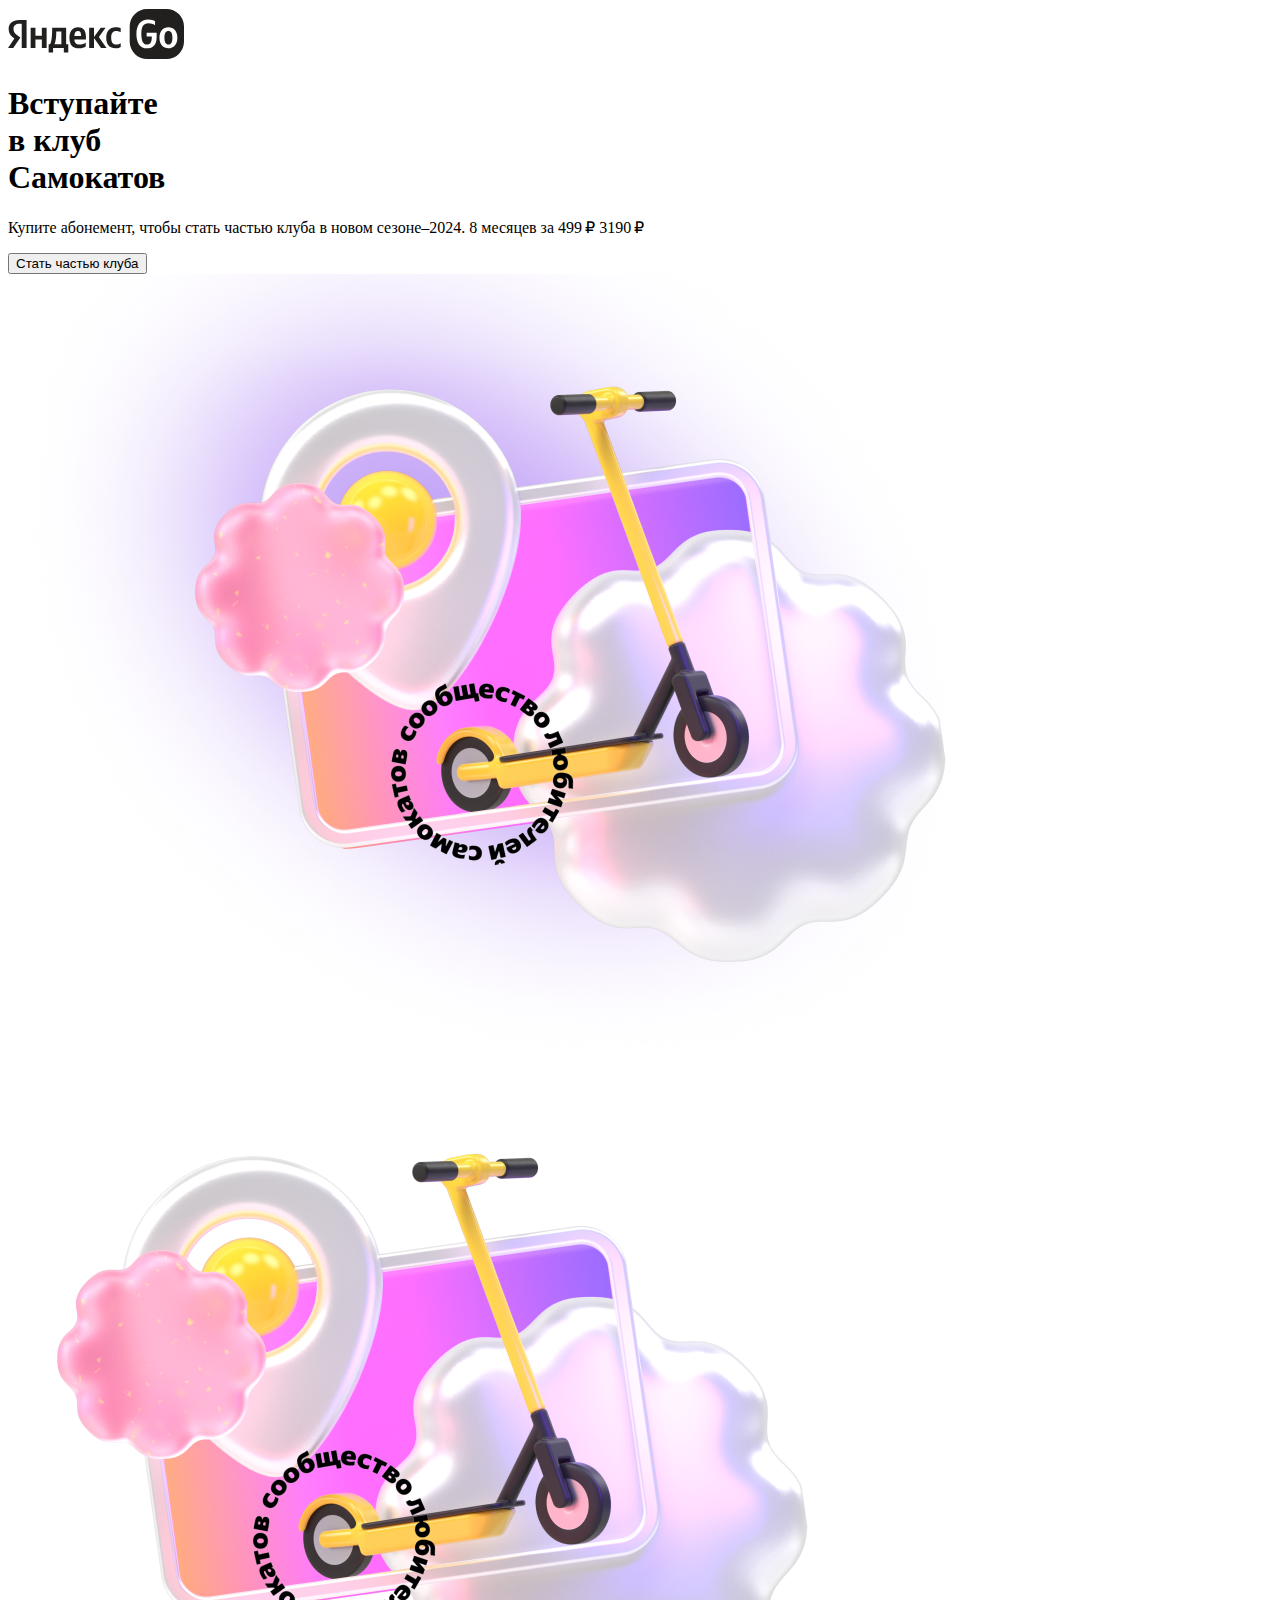
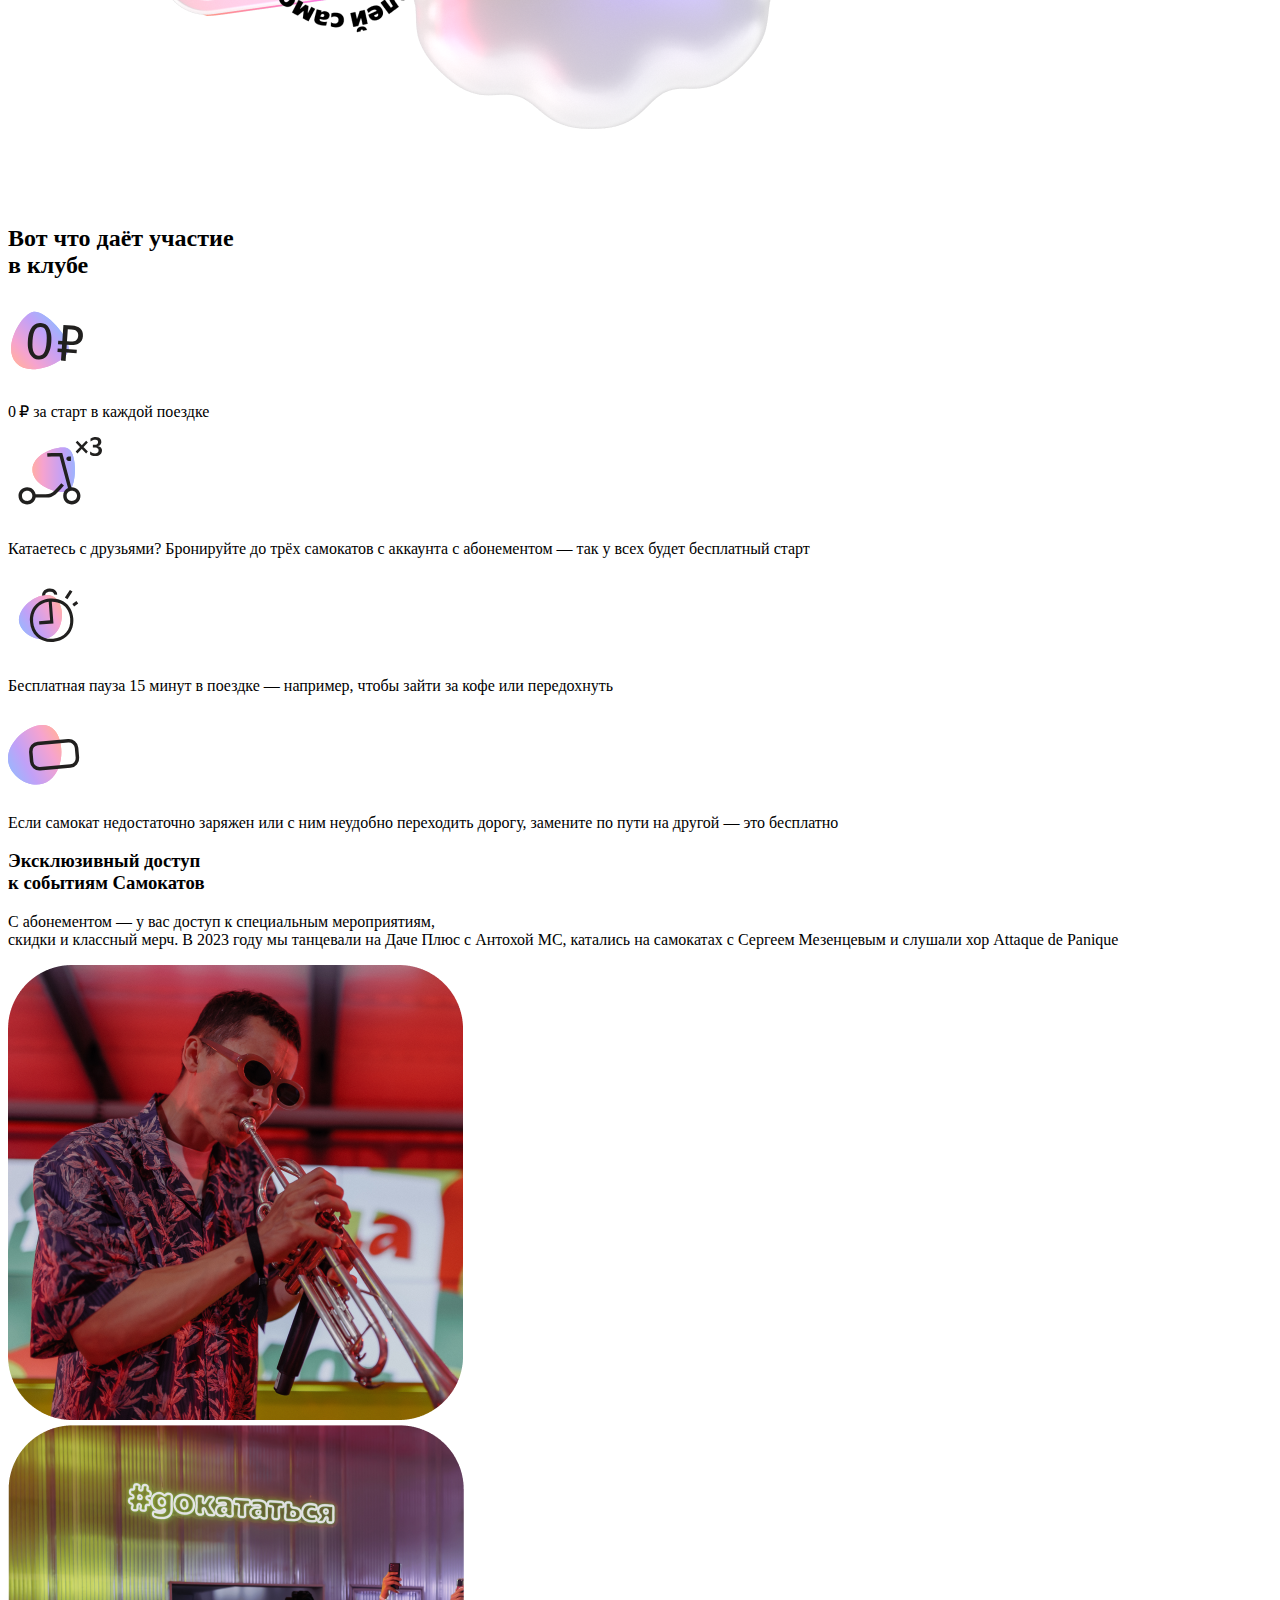
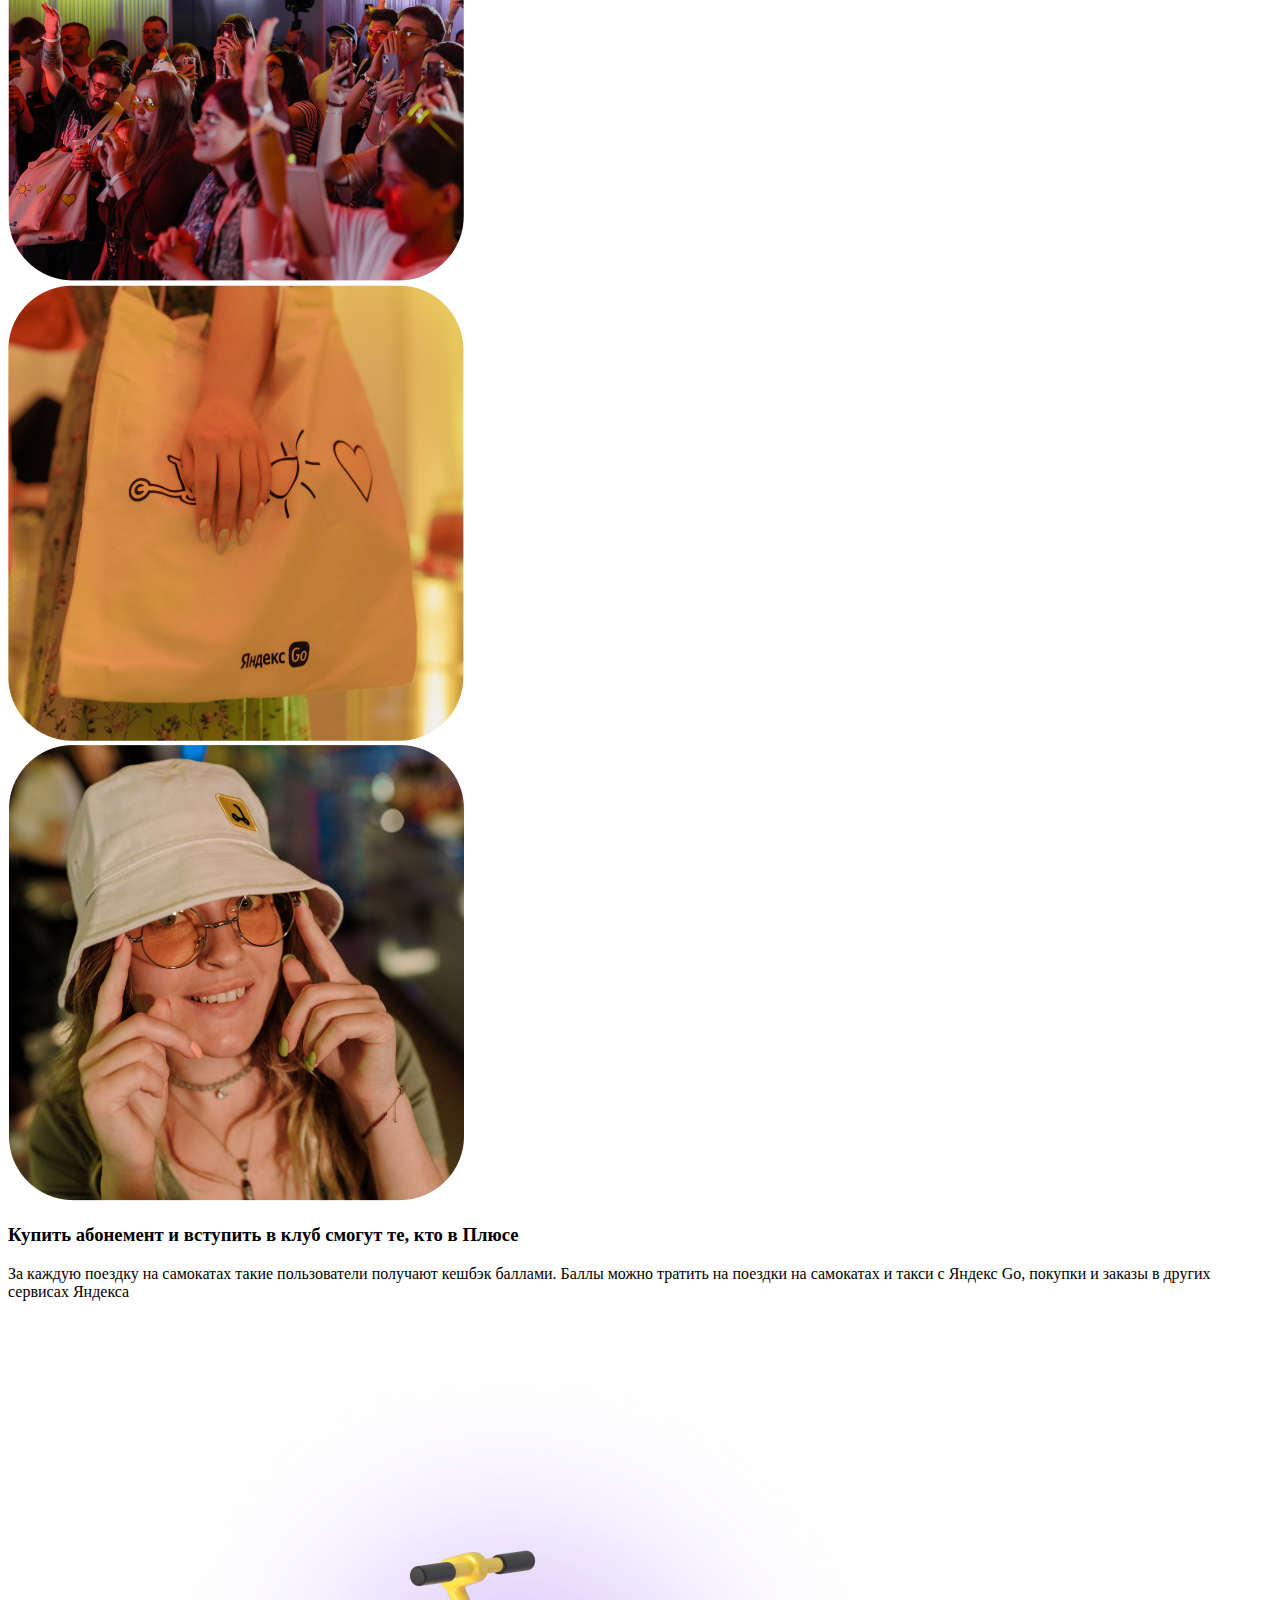
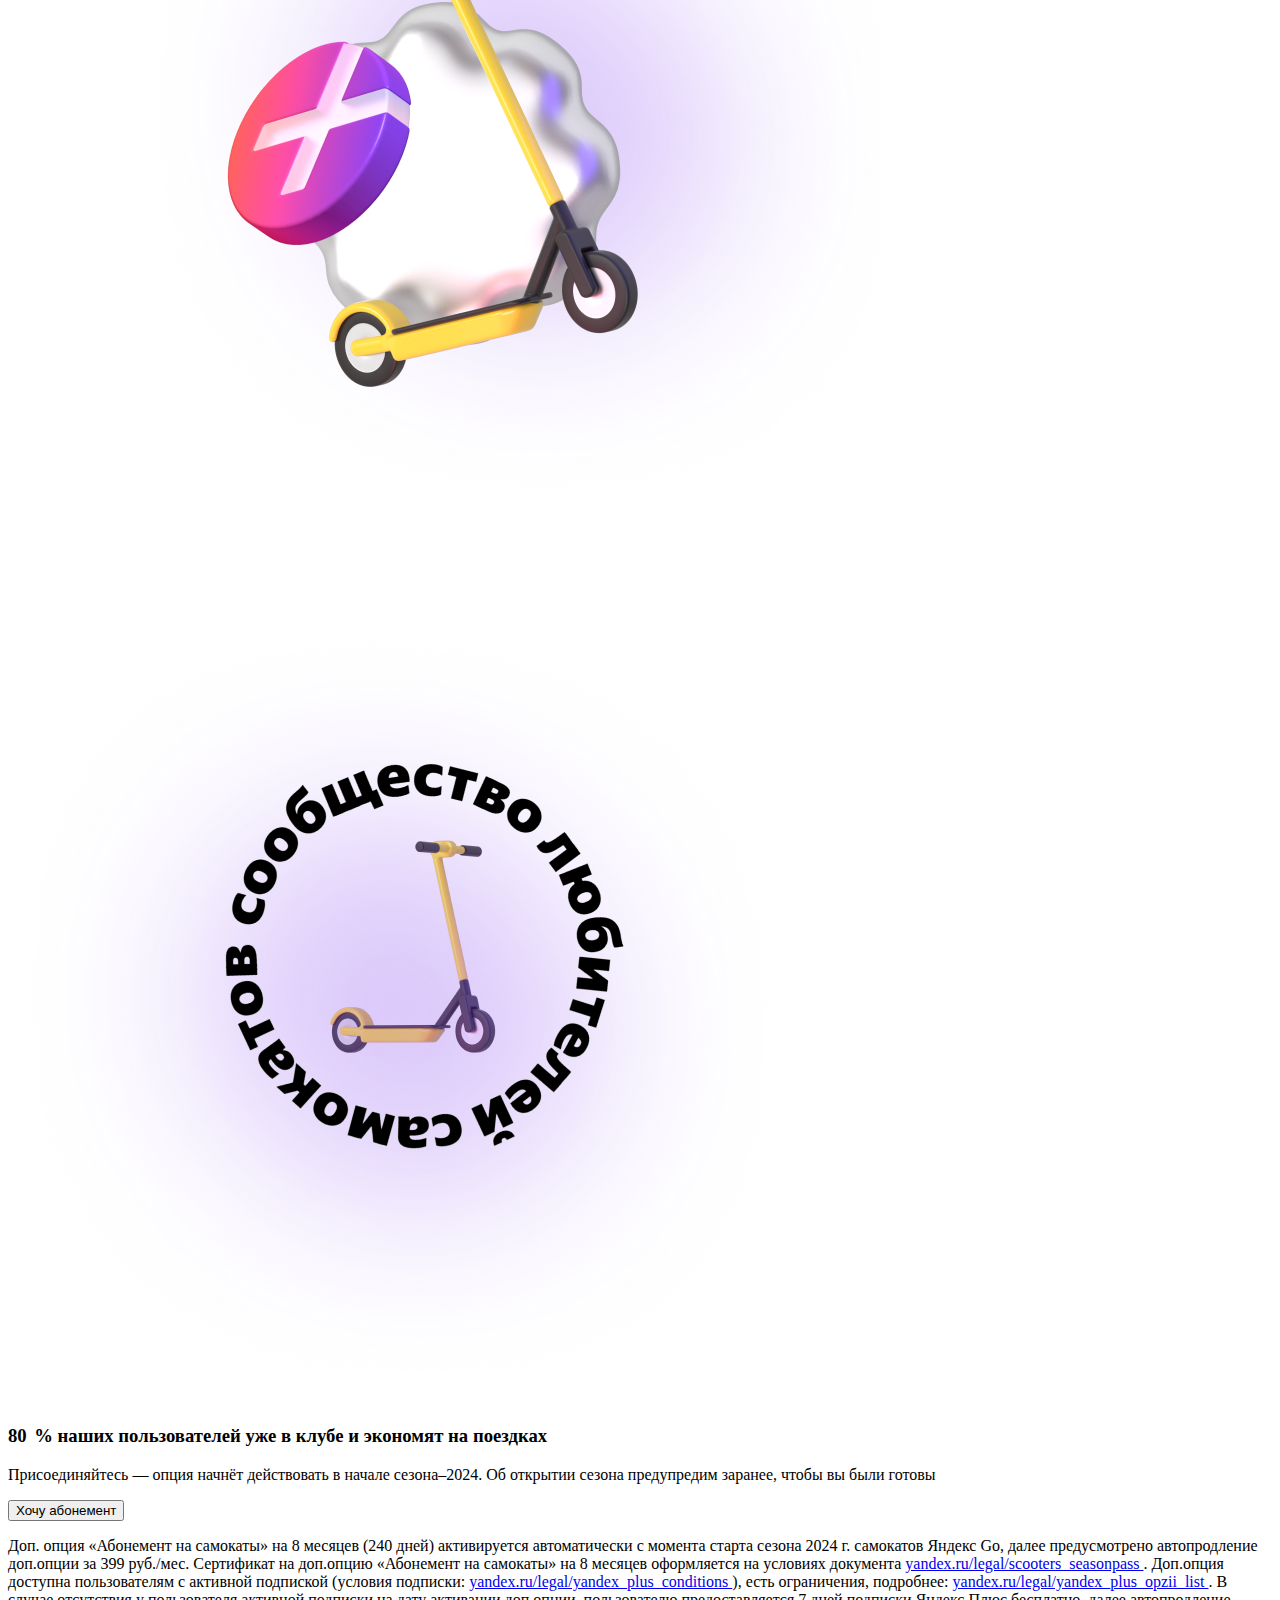
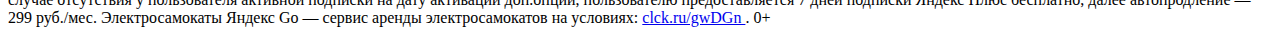
==== app/index.html @ 12056da8 "new commit" ====
<!DOCTYPE html>
<html lang="ru">
  <head>
    <meta charset="UTF-8" />
    <meta http-equiv="X-UA-Compatible" content="IE=edge" />
    <meta name="viewport" content="width=device-width, initial-scale=1.0" />
    <title>Document</title>
    <link rel="stylesheet" href="css/style.min.css" />
  </head>
  <body>
    <header class="header">
      <div class="container">
        <div class="header__content">
          <div class="header__textbox">
            <a href="#" class="header__logo">
              <img src="images/logo.svg" alt="" />
            </a>
            <h1 class="header__title">
              Вступайте <br />
              в клуб <br />
              Самокатов
            </h1>
            <p class="header__text">
              Купите абонемент, чтобы стать частью клуба в новом сезоне–2024. 8
              месяцев за
              <span class="spanbox">
                <span class="spanbox__sub"> 499 ₽ </span>
                <span class="spanbox__min">3190 ₽ </span>
              </span>
            </p>
            <button class="header__btn">Стать частью клуба</button>
          </div>
          <img src="images/content.png" alt="header img" class="header__img" />
          <img
            src="images/content2.png"
            alt="header img"
            class="header__img2"
          />
        </div>
      </div>
    </header>
    <section class="info">
      <div class="container">
        <h2 class="info__title">
          Вот что даёт участие <br />
          в клубе
        </h2>
        <div class="info__items">
          <div class="info__item">
            <img src="images/info/1.svg" alt="info img" class="info__img" />
            <p class="info__text">0 ₽ за старт в каждой поездке</p>
          </div>
          <div class="info__item">
            <img src="images/info/2.svg" alt="info img" class="info__img" />
            <p class="info__text">
              Катаетесь с друзьями? Бронируйте до трёх самокатов с аккаунта с
              абонементом — так у всех будет бесплатный старт
            </p>
          </div>
          <div class="info__item">
            <img src="images/info/3.svg" alt="info img" class="info__img" />
            <p class="info__text">
              Бесплатная пауза 15 минут в поездке — например, чтобы зайти за
              кофе или передохнуть
            </p>
          </div>
          <div class="info__item">
            <img src="images/info/4.svg" alt="info img" class="info__img" />
            <p class="info__text">
              Если самокат недостаточно заряжен или с ним неудобно переходить
              дорогу, замените по пути на другой — это бесплатно
            </p>
          </div>
        </div>
      </div>
    </section>
    <section class="events">
      <div class="container">
        <h3 class="events__title">
          Эксклюзивный доступ <br />
          к событиям Самокатов
        </h3>
        <p class="events__text">
          С абонементом — у вас доступ к специальным мероприятиям, <br />
          скидки и классный мерч. В 2023 году мы танцевали на Даче Плюс
          с Антохой MC, катались на самокатах с Сергеем Мезенцевым и слушали хор
          Attaque de Panique
        </p>
        <div class="events__imgbox">
          <div class="events__img">
            <img src="images/events/1.png" alt="events img" />
          </div>
          <div class="events__img">
            <img src="images/events/2.png" alt="events img" />
          </div>
          <div class="events__img">
            <img src="images/events/3.png" alt="events img" />
          </div>
          <div class="events__img">
            <img src="images/events/4.png" alt="events img" />
          </div>
        </div>
      </div>
    </section>
    <section class="offer">
      <div class="container">
        <div class="offer__wrapper">
          <div class="offer__items">
            <div class="offer__item">
              <h3 class="offer__title">
                Купить абонемент и вступить в клуб смогут те, кто в Плюсе
              </h3>
              <p class="offer__text">
                За каждую поездку на самокатах такие пользователи получают
                кешбэк баллами. Баллы можно тратить на поездки на самокатах
                и такси с Яндекс Go, покупки и заказы в других сервисах Яндекса
              </p>
            </div>
            <img
              src="images/offer/1.png"
              alt="offer img"
              class="offer__img offer__none"
            />
          </div>

          <div class="offer__items">
            <img src="images/offer/2.png" alt="offer img" class="offer__img" />
            <div class="offer__item">
              <h3 class="offer__title">
                80  % наших пользователей уже в клубе и экономят на поездках
              </h3>
              <p class="offer__text">
                Присоединяйтесь — опция начнёт действовать в начале сезона–2024.
                Об открытии сезона предупредим заранее, чтобы вы были готовы
              </p>
              <button class="offer__btn">Хочу абонемент</button>
            </div>
          </div>
        </div>
      </div>
    </section>
    <footer class="footer">
      <div class="container">
        <p class="footer__text">
          Доп. опция «Абонемент на самокаты» на 8 месяцев (240 дней)
          активируется автоматически с момента старта сезона 2024 г. самокатов
          Яндекс Go, далее предусмотрено автопродление доп.опции за 399
          руб./мес. Сертификат на доп.опцию «Абонемент на самокаты» на 8 месяцев
          оформляется на условиях документа
          <a
            href="https://yandex.ru/legal/scooters_seasonpass/"
            target="_blank"
          >
            yandex.ru/legal/scooters_seasonpass </a
          >. Доп.опция доступна пользователям с активной подпиской (условия
          подписки:
          <a
            href="https://yandex.ru/legal/yandex_plus_conditions/"
            target="_blank"
          >
            yandex.ru/legal/yandex_plus_conditions
          </a>
          ), есть ограничения, подробнее:
          <a
            href="https://yandex.ru/legal/yandex_plus_opzii_list/"
            target="_blank"
          >
            yandex.ru/legal/yandex_plus_opzii_list </a
          >. В случае отсутствия у пользователя активной подписки на дату
          активации доп.опции, пользователю предоставляется 7 дней подписки
          Яндекс Плюс бесплатно, далее автопродление — 299 руб./мес.
          Электросамокаты Яндекс Go — сервис аренды электросамокатов на
          условиях:
          <a href="https://yandex.ru/legal/samokaty/" target="_blank">
            clck.ru/gwDGn
          </a>
          . 0+
        </p>
      </div>
    </footer>
    <script src="js/main.min.js"></script>
  </body>
</html>
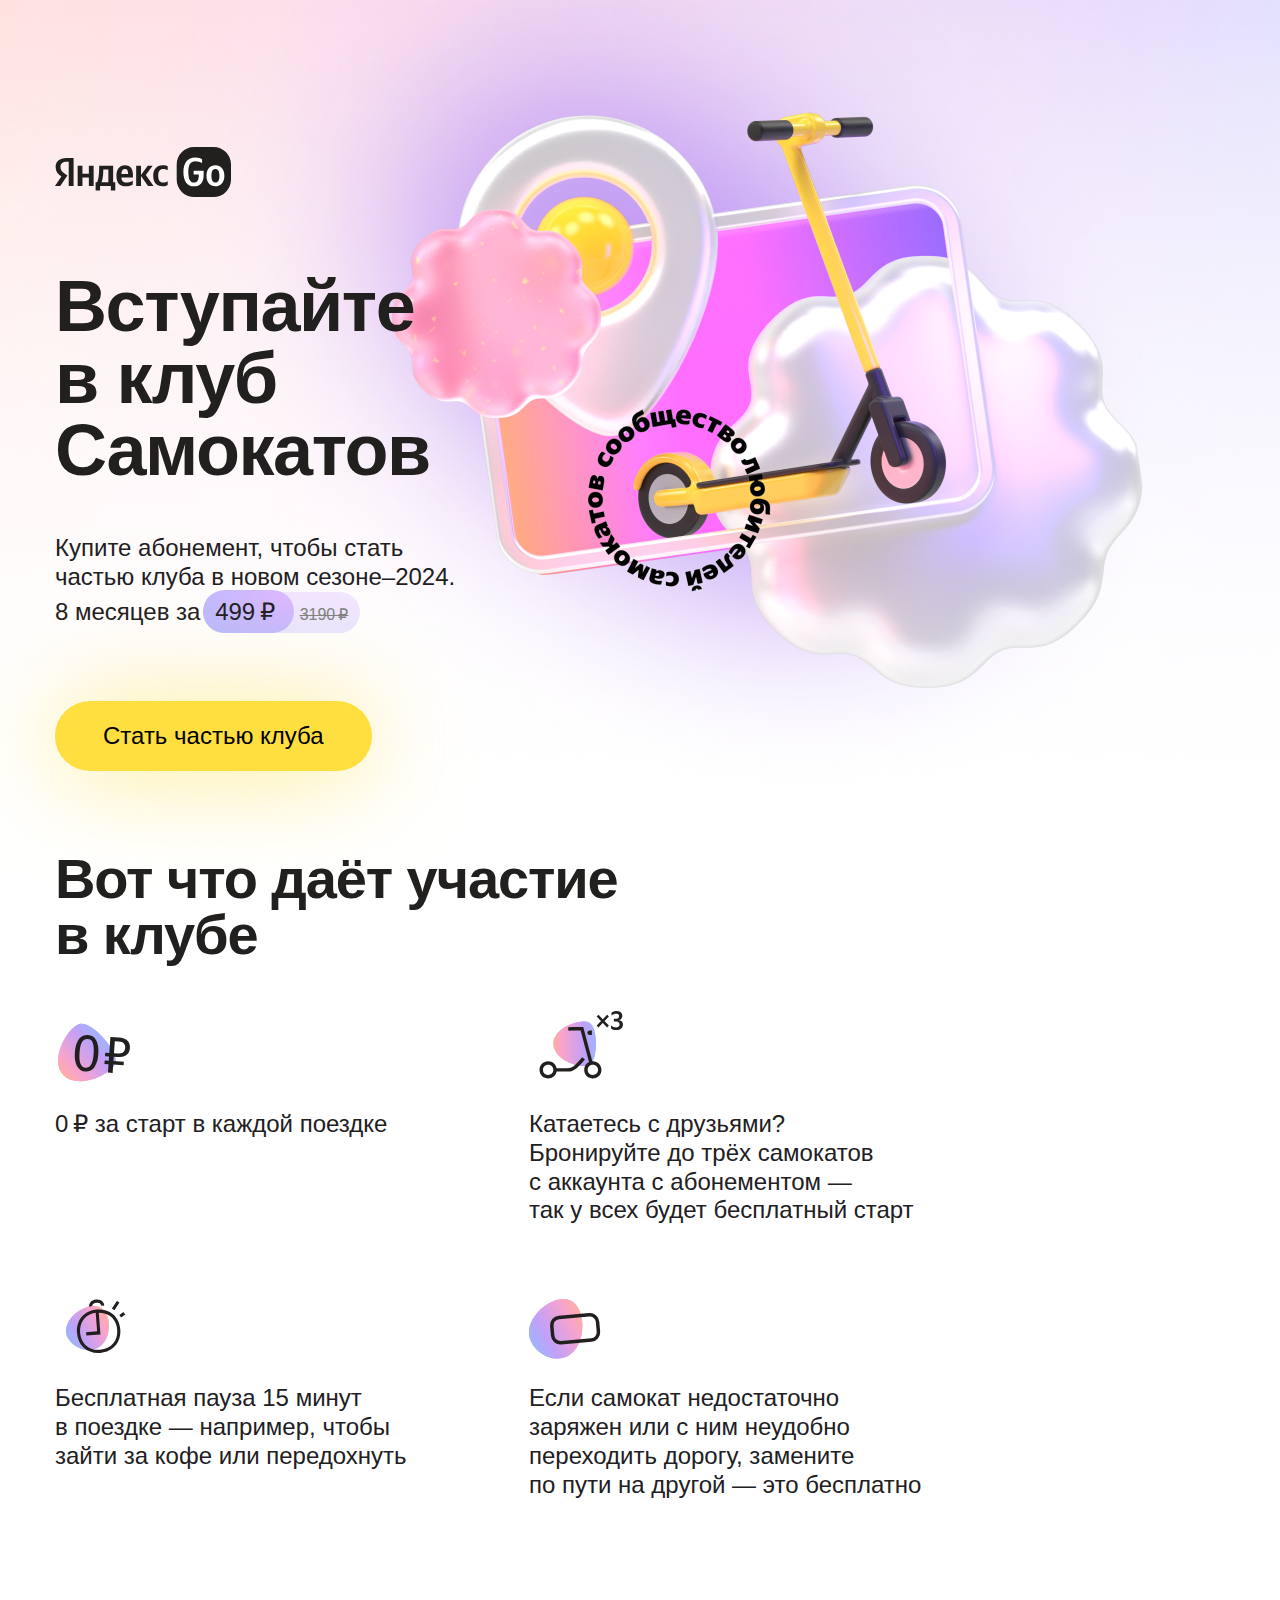
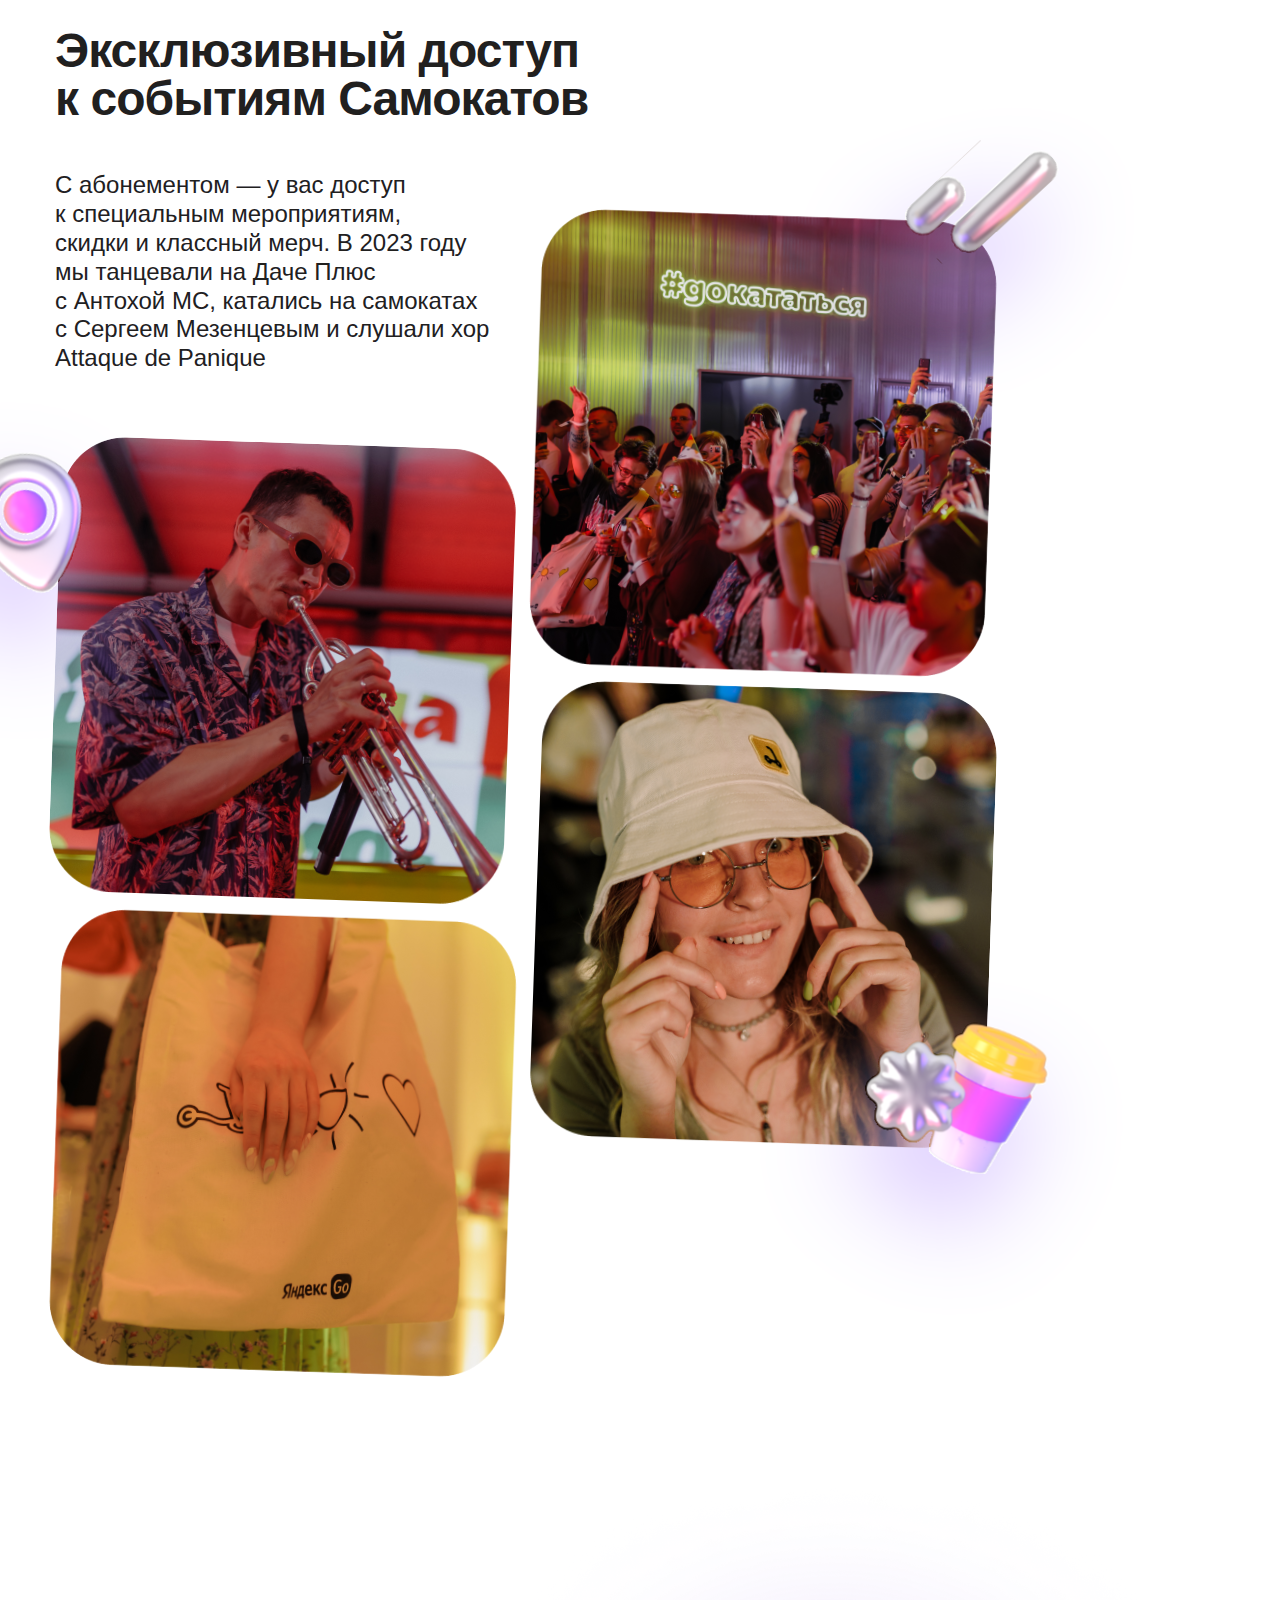
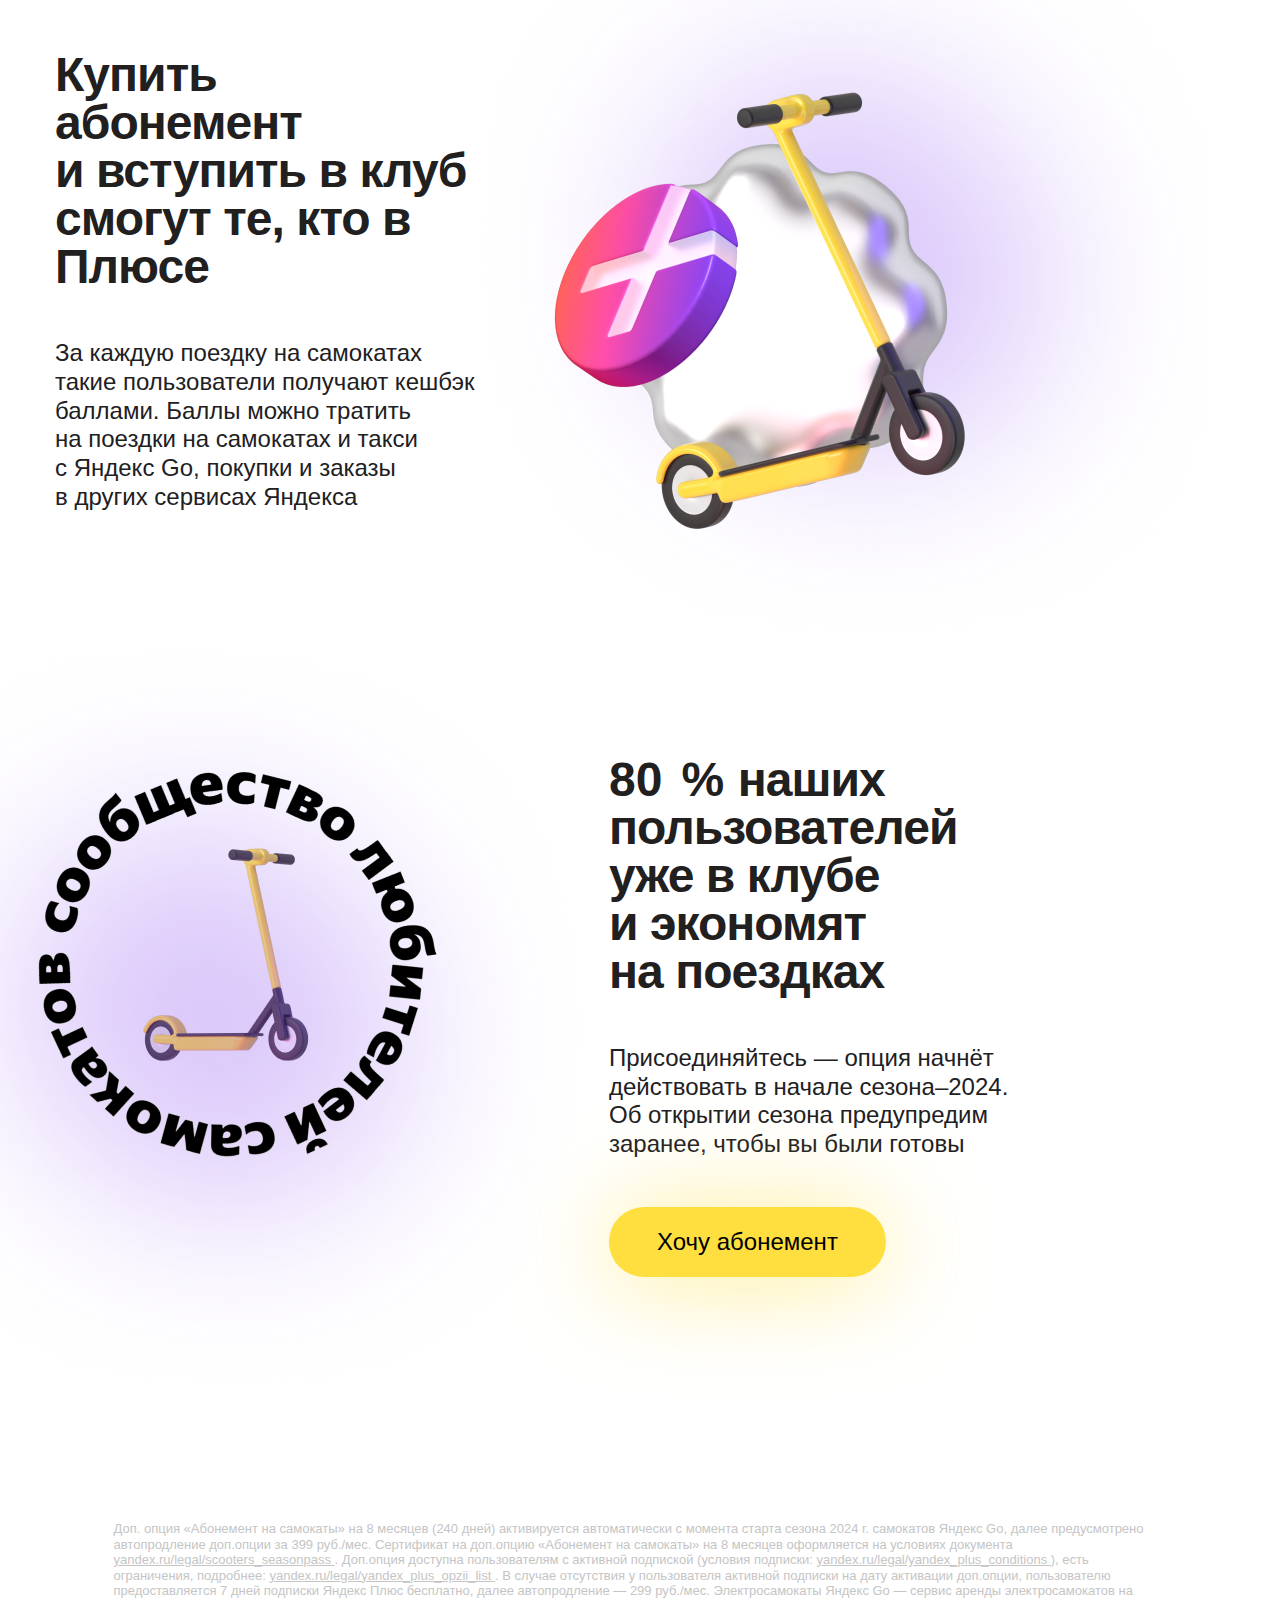
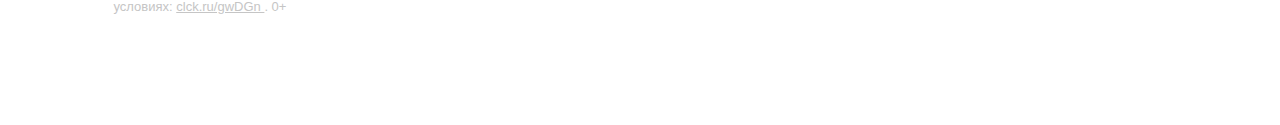
==== commit 3c639298: "new2" ====
--- a/app/index.html
+++ b/app/index.html
@@ -30,7 +30,9 @@
             </p>
             <button class="header__btn">Стать частью клуба</button>
           </div>
-          <img src="images/content.png" alt="header img" class="header__img" />
+          <div class="header__imgbox">
+            <img src="images/content1.png" alt="header img" class="header__img" />
+          </div> 
           <img
             src="images/content2.png"
             alt="header img"
@@ -124,7 +126,11 @@
           </div>
 
           <div class="offer__items">
-            <img src="images/offer/2.png" alt="offer img" class="offer__img" />
+            <img src="images/offer/2.png" alt="offer img" class="offer__img offer__none" />
+            <div class="offer__mobile">
+              <img src="images/offer/3.png" alt="offer img" class="offer__img " />
+            </div>
+            
             <div class="offer__item">
               <h3 class="offer__title">
                 80  % наших пользователей уже в клубе и экономят на поездках
--- a/app/css/style.min.css
+++ b/app/css/style.min.css
@@ -0,0 +1 @@
+.offer__title,.events__title,.info__title,.header__title{font-family:"text-black",sans-serif;font-weight:900}body{font-family:"text-medium",sans-serif;font-weight:500}.footer__text a,.footer__text{font-family:"text-regular",sans-serif;font-weight:400}@font-face{font-family:"text-black",sans-serif;font-weight:900;font-style:normal;src:local("text-black"),url("../fonts/text-black.woff") format("woff");font-display:swap}@font-face{font-family:"text-medium",sans-serif;font-weight:500;font-style:normal;src:local("text-medium"),url("../fonts/text-medium.woff") format("woff");font-display:swap}@font-face{font-family:"text-regular",sans-serif;font-weight:400;font-style:normal;src:local("text-regular"),url("../fonts/text-regular.woff") format("woff");font-display:swap}html{-webkit-box-sizing:border-box;box-sizing:border-box}*,*::after,*::before{-webkit-box-sizing:inherit;box-sizing:inherit}ul[class],ol[class]{padding:0}body,h1,h2,h3,h4,h5,h6,p,ul[class],ol[class],li,figure,figcaption,blockquote,dl,dd{margin:0}ul[class]{list-style:none}img{max-width:100%;display:block}input,button,textarea,select{font:inherit}a{text-decoration:none}html,body{height:100%}body{font-size:24px;line-height:120%;display:-webkit-box;display:-ms-flexbox;display:flex;-webkit-box-orient:vertical;-webkit-box-direction:normal;-ms-flex-direction:column;flex-direction:column;color:#21201f;background:#fff}.container{max-width:1200px;margin:0 auto;padding:0 15px}button{cursor:pointer;border:none;padding:24px 48px;border-radius:36px;background:#ffde40;-webkit-box-shadow:0px 4px 98px 0px rgba(255,222,64,.59);box-shadow:0px 4px 98px 0px rgba(255,222,64,.59);line-height:22px}.header{padding:0 0 44px 0;background-image:-webkit-gradient(linear, left top, left bottom, from(rgba(255, 255, 255, 0)), to(#FFF)),url(../images/bg.jpg);background-image:linear-gradient(180deg, rgba(255, 255, 255, 0) 0%, #FFF 100%),url(../images/bg.jpg);background-repeat:no-repeat;background-size:cover}.header__content{display:-webkit-box;display:-ms-flexbox;display:flex;-webkit-box-align:center;-ms-flex-align:center;align-items:center}.header__textbox{max-width:420px;z-index:1;margin-top:110px}.header__imgbox{position:relative;margin-left:-270px}.header__title{color:#21201f;font-size:72px;line-height:100%;letter-spacing:-1.44px;margin-top:72px;margin-bottom:48px}.header__text{margin-bottom:68px}.header .spanbox{display:inline-block;padding:6px 12px;border-radius:500px;background:-webkit-gradient(linear, left bottom, left top, from(rgba(255, 255, 255, 0.63)), to(rgba(255, 255, 255, 0.63))),radial-gradient(141.42% 141.42% at 100% 0%, #E0B8FF 0%, #B6B9FF 100%);background:linear-gradient(0deg, rgba(255, 255, 255, 0.63) 0%, rgba(255, 255, 255, 0.63) 100%),radial-gradient(141.42% 141.42% at 100% 0%, #E0B8FF 0%, #B6B9FF 100%);margin-left:-4px;-webkit-box-align:center;-ms-flex-align:center;align-items:center}.header .spanbox__sub{border-radius:500px;background:radial-gradient(141.42% 141.42% at 100% 0%, #E0B8FF 0%, #B6B9FF 100%);padding:8px 12px;margin-left:-12px;line-height:120%}.header .spanbox__min{text-decoration:line-through;font-size:16px;color:gray;margin-left:6px;line-height:120%}.header__img2{display:none}.info{padding-bottom:128px}.info__title{font-size:56px;line-height:100%;letter-spacing:-1.12px;margin-bottom:48px}.info__items{display:-webkit-box;display:-ms-flexbox;display:flex;-webkit-column-gap:112px;-moz-column-gap:112px;column-gap:112px;row-gap:60px;-ms-flex-wrap:wrap;flex-wrap:wrap}.info__item:nth-child(1){width:362px}.info__item:nth-child(3){width:362px}.info__item:nth-child(2){max-width:400px}.info__item:nth-child(4){max-width:400px}.info__text{margin-top:16px}.events{padding-bottom:88px}.events__title{font-size:48px;line-height:100%;letter-spacing:-0.96px;margin-bottom:48px}.events__text{max-width:442px;margin-bottom:70px}.events__imgbox{display:-webkit-box;display:-ms-flexbox;display:flex;-ms-flex-wrap:wrap;flex-wrap:wrap;-webkit-column-gap:24px;-moz-column-gap:24px;column-gap:24px;row-gap:16px}.events__img{-webkit-transform:rotate(2deg);-ms-transform:rotate(2deg);transform:rotate(2deg)}.events__img img{border-radius:64px}.events__img:nth-child(1)::before{content:"";position:absolute;width:525px;height:593px;left:-58%;top:-30%;background-image:url(../images/events/elem1.svg)}.events__img:nth-child(2){-webkit-transform:translateY(-50%) rotate(2deg);-ms-transform:translateY(-50%) rotate(2deg);transform:translateY(-50%) rotate(2deg);position:relative}.events__img:nth-child(2)::after{content:"";position:absolute;width:365px;height:364px;right:-33%;top:-35%;background-image:url(../images/events/elem2.svg)}.events__img:nth-child(4){-webkit-transform:translateY(-50%) rotate(2deg);-ms-transform:translateY(-50%) rotate(2deg);transform:translateY(-50%) rotate(2deg);position:relative}.events__img:nth-child(4)::after{content:"";position:absolute;width:598px;height:696px;right:-56%;top:28%;background-image:url(../images/events/elem3.svg)}.offer__mobile{display:none;margin-top:160px;margin-bottom:100px}.offer__img{-o-object-fit:contain;object-fit:contain}.offer__wrapper{display:-webkit-box;display:-ms-flexbox;display:flex;-webkit-box-pack:center;-ms-flex-pack:center;justify-content:center;-webkit-box-orient:vertical;-webkit-box-direction:normal;-ms-flex-direction:column;flex-direction:column}.offer__items{display:-webkit-box;display:-ms-flexbox;display:flex;-webkit-box-align:center;-ms-flex-align:center;align-items:center}.offer__items:first-child{margin-bottom:-130px}.offer__item{max-width:420px}.offer__title{font-size:48px;line-height:100%;letter-spacing:-0.96px;margin-bottom:48px}.offer__text{margin-bottom:48px}.offer__img{margin-left:-20%}.offer__img:last-child{margin-left:-12%}.footer{padding:110px 0}.footer__text{color:#c5c5c5;font-size:13px;line-height:120%;max-width:90%;margin:auto}.footer__text a{color:#c5c5c5;font-size:13px;line-height:120%;text-decoration:underline}@media(max-width: 1060px){.header__content{-webkit-box-orient:vertical;-webkit-box-direction:normal;-ms-flex-direction:column;flex-direction:column}.header__title{font-size:56px;line-height:100%;letter-spacing:-0.72px}.header__btn{display:none}.header__img{display:none}.header__img2{display:block}.info__title{font-size:48px;line-height:100%;letter-spacing:-0.64px}.info__items{-webkit-box-orient:vertical;-webkit-box-direction:normal;-ms-flex-direction:column;flex-direction:column;gap:24px}.info__item{display:-webkit-box;display:-ms-flexbox;display:flex;-webkit-column-gap:16px;-moz-column-gap:16px;column-gap:16px;-webkit-box-align:center;-ms-flex-align:center;align-items:center;max-width:100%}.events__imgbox{-webkit-box-pack:center;-ms-flex-pack:center;justify-content:center}.events__img{width:100%;display:-webkit-box;display:-ms-flexbox;display:flex;-webkit-box-pack:center;-ms-flex-pack:center;justify-content:center}.events__img img{width:70%}.events__text{max-width:100%}.events__text br{display:none}.events__img:nth-child(2){-webkit-transform:translateY(0) rotate(2deg);-ms-transform:translateY(0) rotate(2deg);transform:translateY(0) rotate(2deg)}.events__img:nth-child(4){-webkit-transform:translateY(0) rotate(2deg);-ms-transform:translateY(0) rotate(2deg);transform:translateY(0) rotate(2deg)}.events__img::after,.events__img::before{display:none}.footer{padding:72px 0}.footer__text{font-size:10px;max-width:100%}.footer__text a{font-size:10px}.offer__items{-webkit-box-orient:vertical;-webkit-box-direction:normal;-ms-flex-direction:column;flex-direction:column}.offer__item{max-width:90%}.offer__text{width:100%}.offer__img{margin:0;width:100%}.offer .offer__img:last-child{margin-left:0;margin-top:-60px}}@media(max-width: 768px){.header{padding-bottom:38px}.header__textbox{margin-top:32px}.header__title{font-size:36px;margin-bottom:35px;margin-top:32px}.header__text{font-size:18px;line-height:130%;width:311px}.info{padding-bottom:76px}.info__title{font-size:32px;margin-bottom:54px}.info__text{font-size:16px;margin-top:0}.events{padding-bottom:72px}.events__title{font-size:32px;margin-bottom:32px}.events__text{font-size:16px;margin-top:0;margin-bottom:48px}.events__imgbox{display:none}.events__slider{display:block}.offer__title{font-size:32px;margin-bottom:32px}.offer__text{font-size:16px;margin-top:0;margin-bottom:32px}.offer__item{max-width:100%}.offer__item:last-child{margin-top:-130px}.offer__none{display:none}.offer__mobile{display:block}.offer__btn{width:100%}}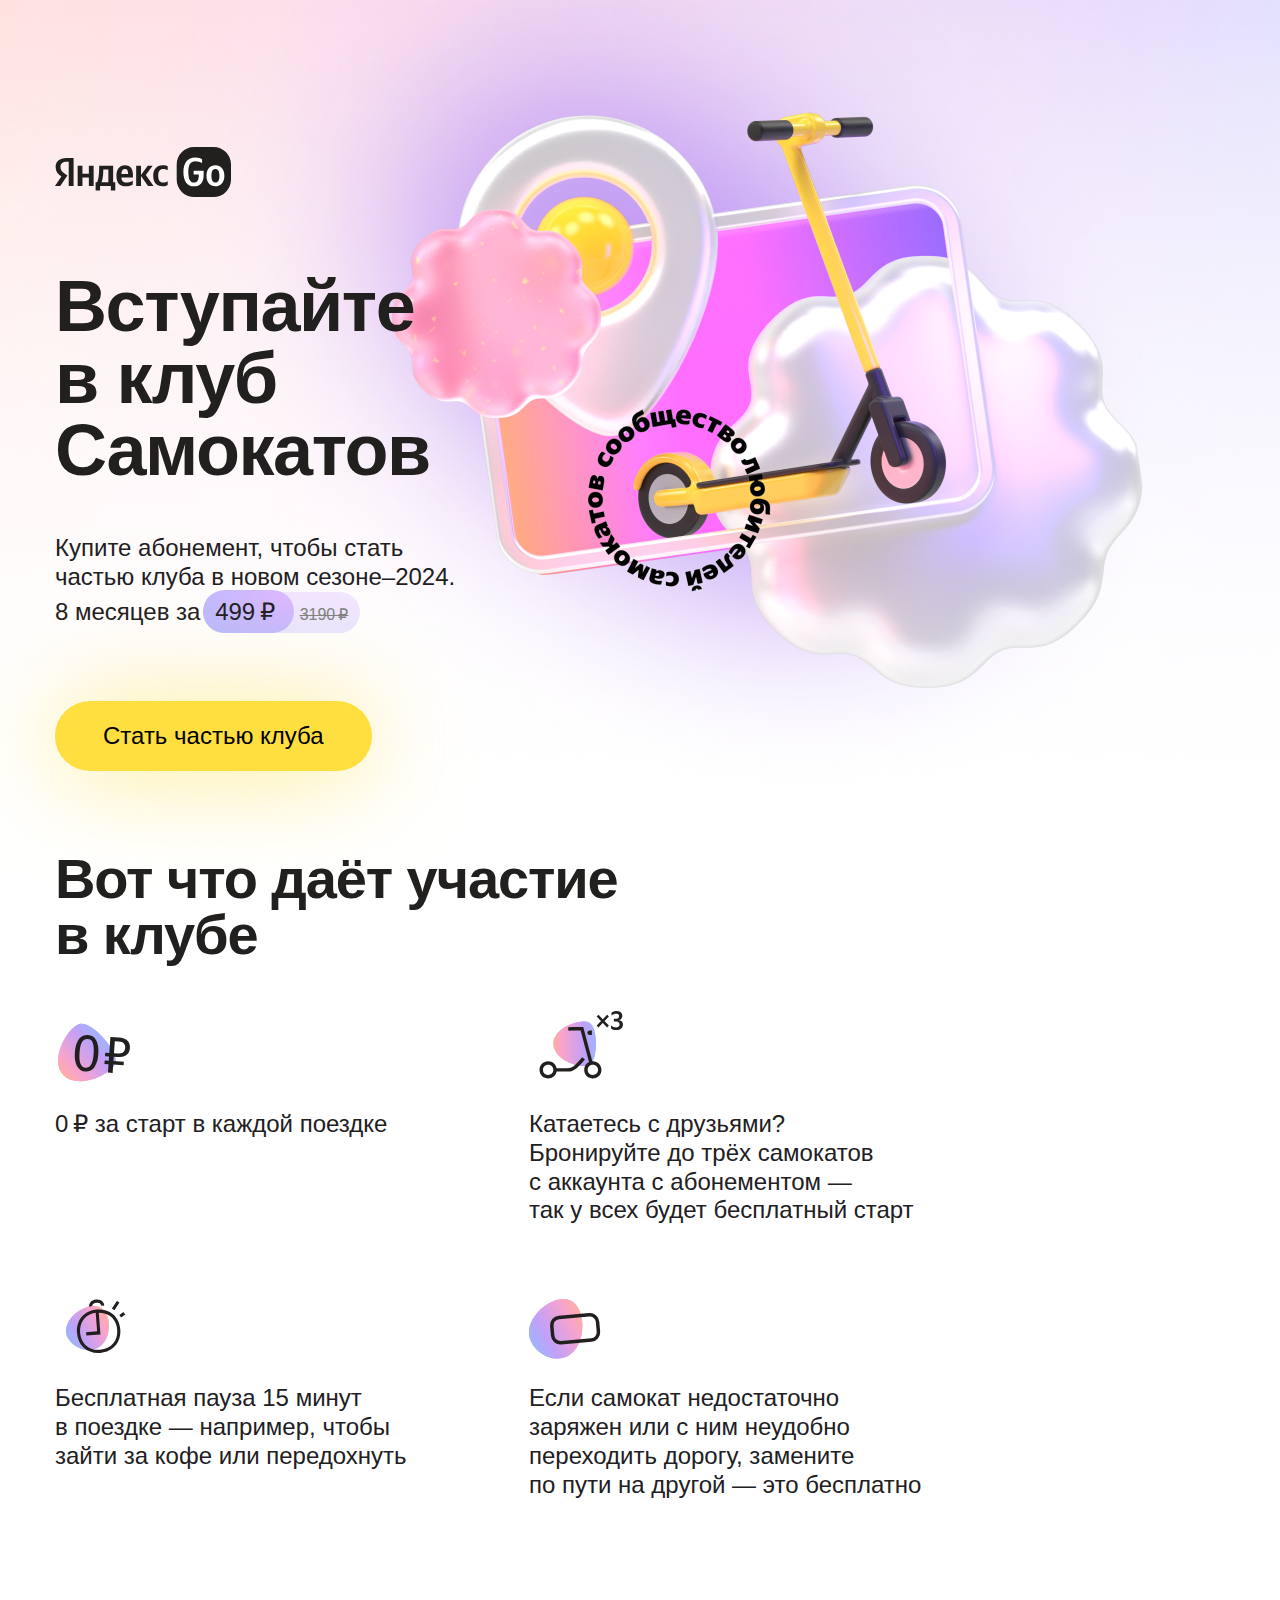
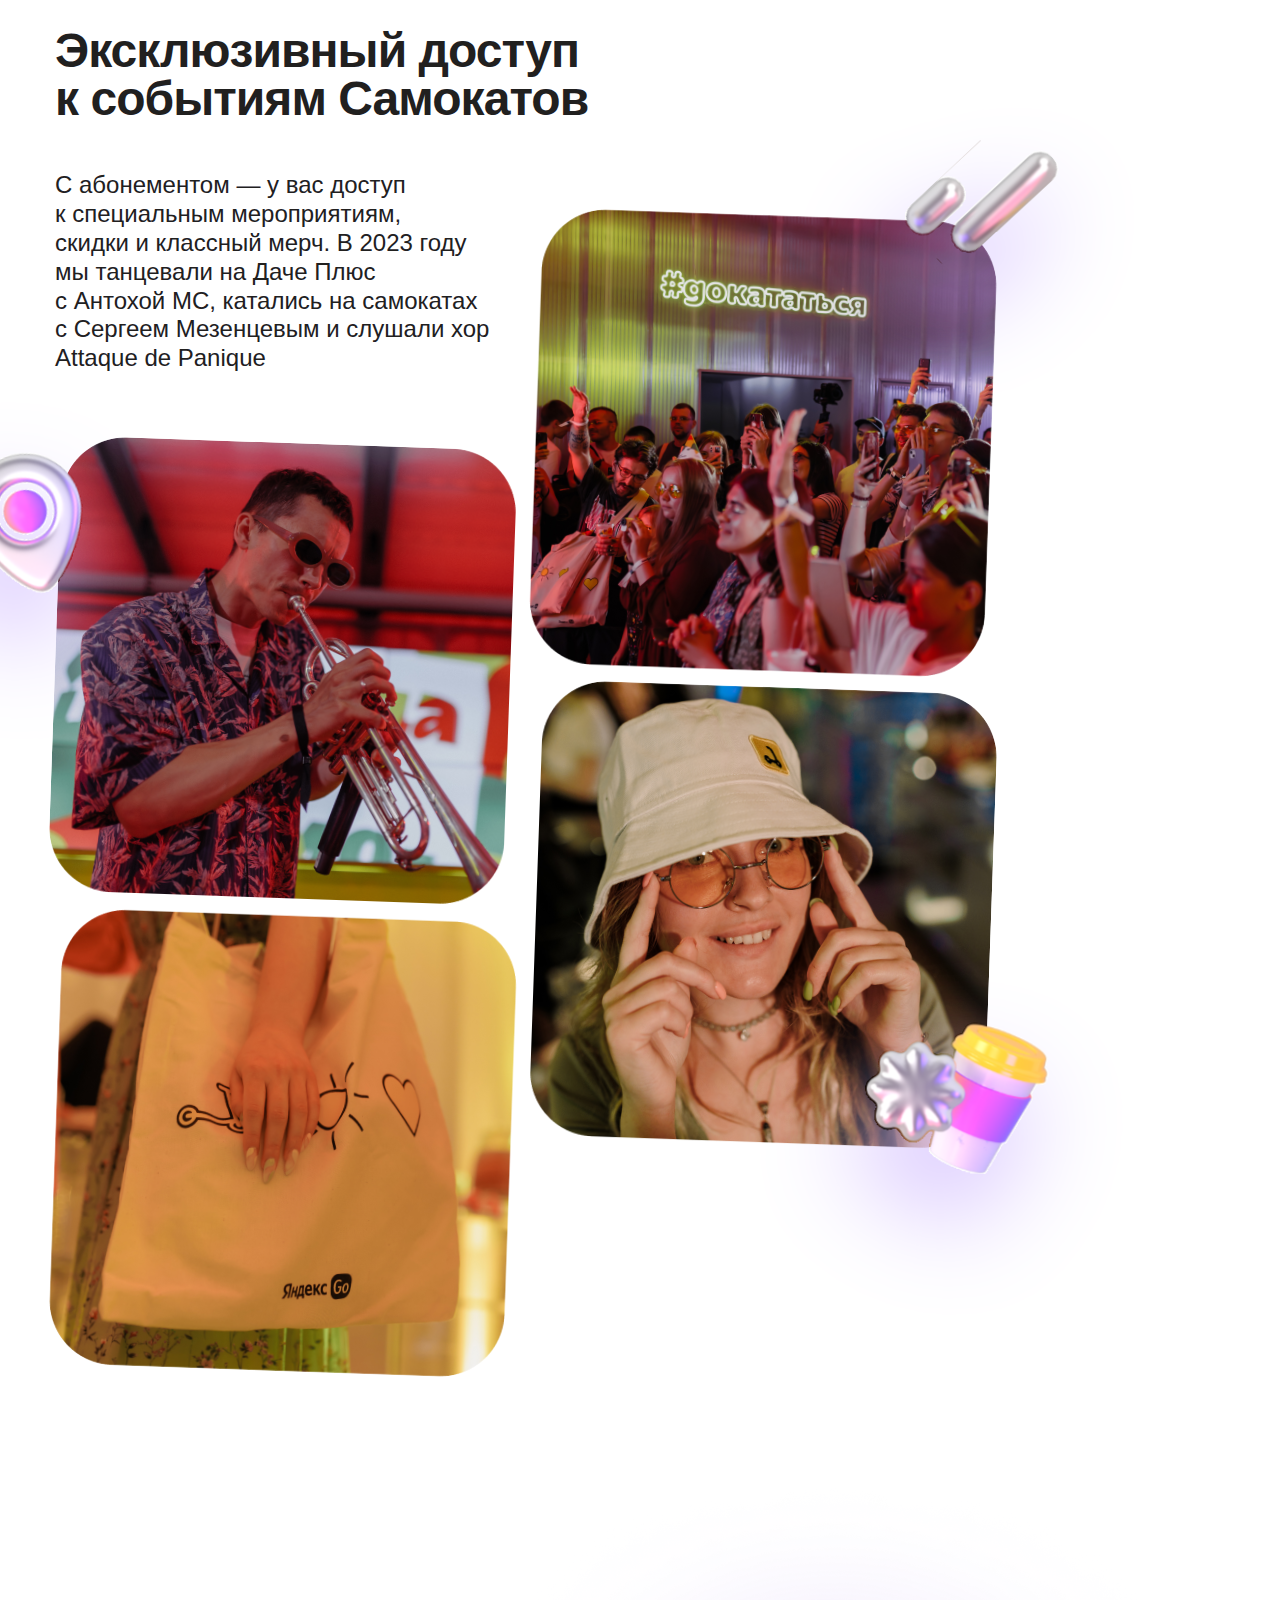
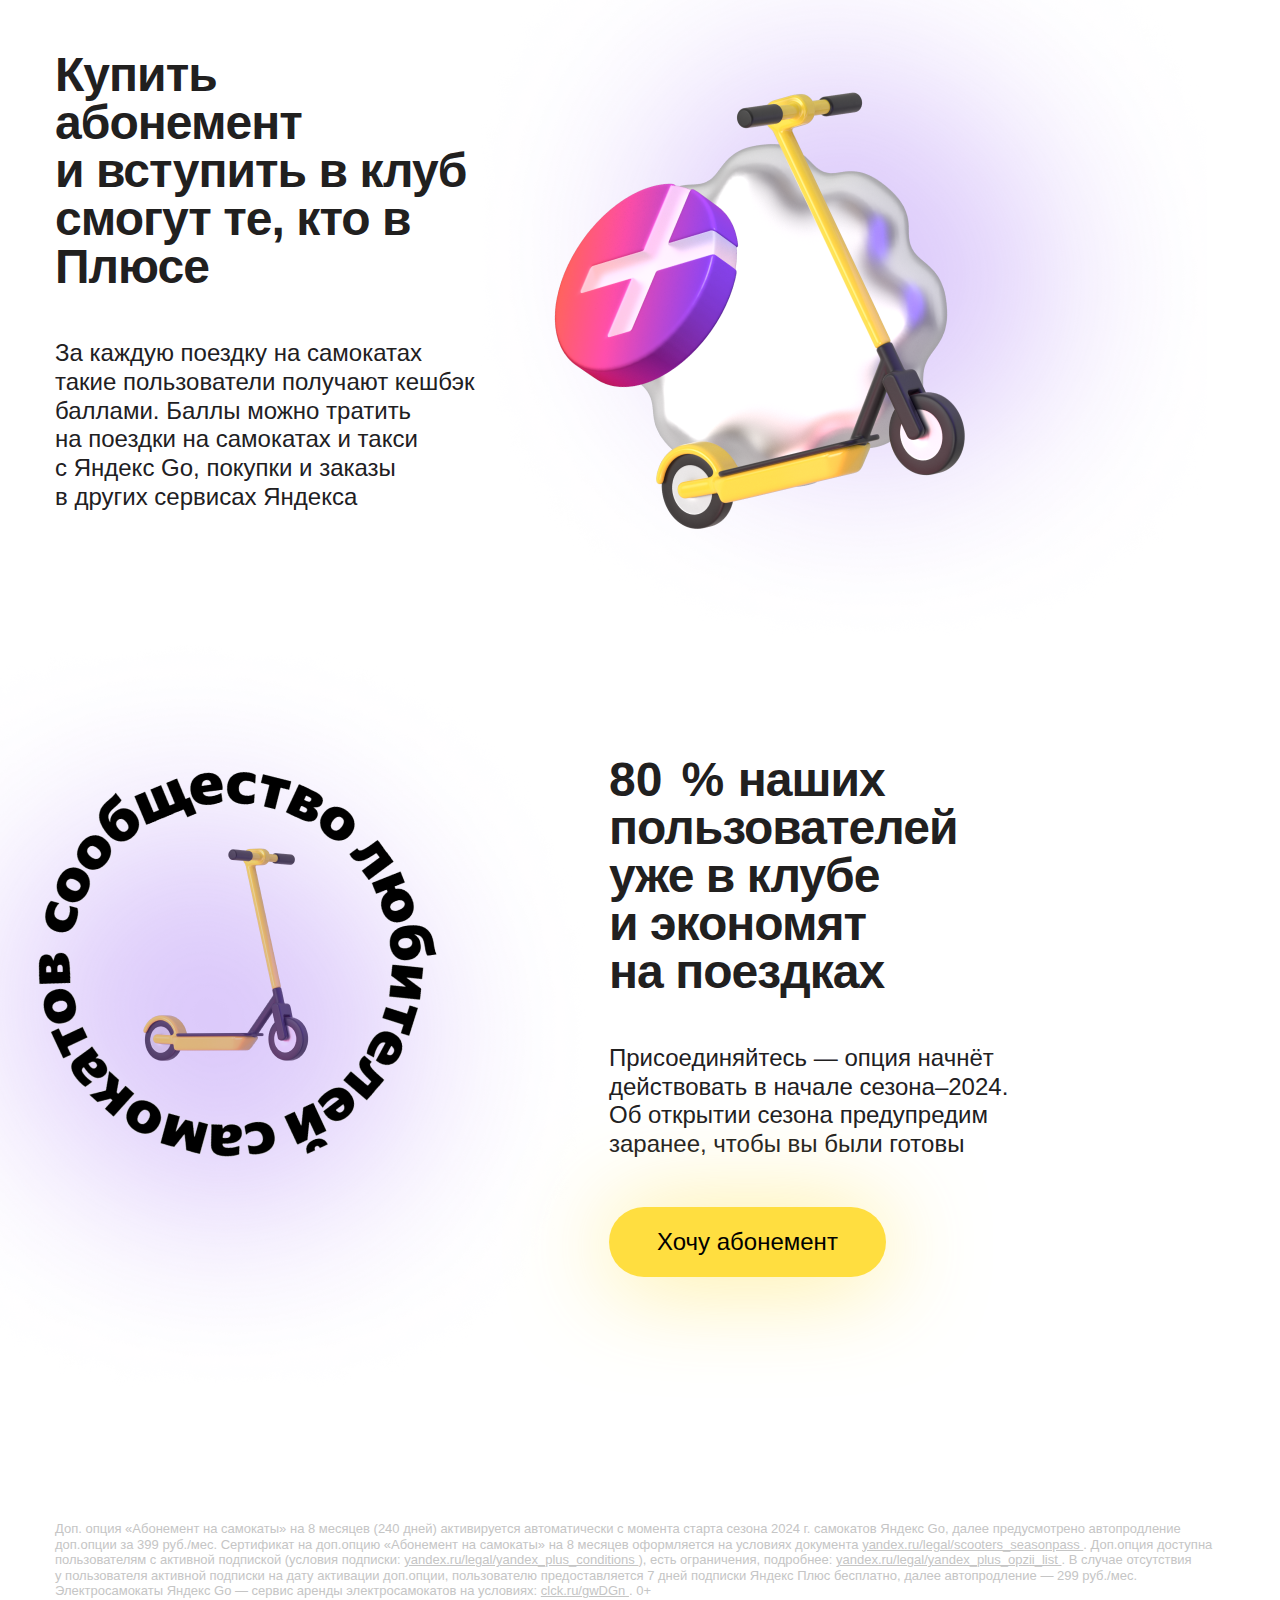
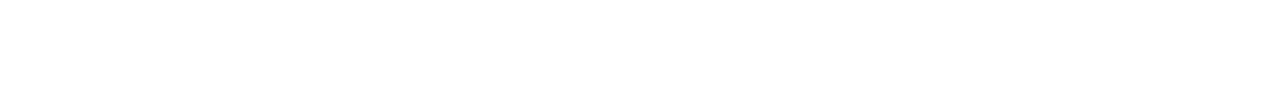
==== commit b7d046d6: "new3" ====
--- a/app/index.html
+++ b/app/index.html
@@ -31,8 +31,12 @@
             <button class="header__btn">Стать частью клуба</button>
           </div>
           <div class="header__imgbox">
-            <img src="images/content1.png" alt="header img" class="header__img" />
-          </div> 
+            <img
+              src="images/content1.png"
+              alt="header img"
+              class="header__img"
+            />
+          </div>
           <img
             src="images/content2.png"
             alt="header img"
@@ -102,6 +106,47 @@
             <img src="images/events/4.png" alt="events img" />
           </div>
         </div>
+        <div class="slider">
+          <div class="slider-team swiper">
+            <div class="swiper-wrapper">
+              <div class="slider__item swiper-slide">
+                <img
+                  class="slider__photo"
+                  src="images/slider/1.png"
+                  alt="slider photo"
+                />
+              </div>
+              <div class="slider__item swiper-slide">
+                <img
+                  class="slider__photo"
+                  src="images/slider/2.png"
+                  alt="slider photo"
+                />
+              </div>
+              <div class="slider__item swiper-slide">
+                <img
+                  class="slider__photo"
+                  src="images/slider/3.png"
+                  alt="slider photo"
+                />
+              </div>
+              <div class="slider__item swiper-slide">
+                <img
+                  class="slider__photo"
+                  src="images/slider/4.png"
+                  alt="slider photo"
+                />
+              </div>
+            </div>
+          
+              <div class="swiper-button-prev prev"></div>
+              <div class="swiper-button-next next"></div>
+            <button>
+              Стать частью клуба
+            </button>
+           
+          </div>
+        </div>
       </div>
     </section>
     <section class="offer">
@@ -126,11 +171,19 @@
           </div>
 
           <div class="offer__items">
-            <img src="images/offer/2.png" alt="offer img" class="offer__img offer__none" />
+            <img
+              src="images/offer/2.png"
+              alt="offer img"
+              class="offer__img offer__none"
+            />
             <div class="offer__mobile">
-              <img src="images/offer/3.png" alt="offer img" class="offer__img " />
-            </div>
-            
+              <img
+                src="images/offer/3.png"
+                alt="offer img"
+                class="offer__img"
+              />
+            </div>
+
             <div class="offer__item">
               <h3 class="offer__title">
                 80  % наших пользователей уже в клубе и экономят на поездках
--- a/app/css/style.min.css
+++ b/app/css/style.min.css
@@ -1 +1 @@
-.offer__title,.events__title,.info__title,.header__title{font-family:"text-black",sans-serif;font-weight:900}body{font-family:"text-medium",sans-serif;font-weight:500}.footer__text a,.footer__text{font-family:"text-regular",sans-serif;font-weight:400}@font-face{font-family:"text-black",sans-serif;font-weight:900;font-style:normal;src:local("text-black"),url("../fonts/text-black.woff") format("woff");font-display:swap}@font-face{font-family:"text-medium",sans-serif;font-weight:500;font-style:normal;src:local("text-medium"),url("../fonts/text-medium.woff") format("woff");font-display:swap}@font-face{font-family:"text-regular",sans-serif;font-weight:400;font-style:normal;src:local("text-regular"),url("../fonts/text-regular.woff") format("woff");font-display:swap}html{-webkit-box-sizing:border-box;box-sizing:border-box}*,*::after,*::before{-webkit-box-sizing:inherit;box-sizing:inherit}ul[class],ol[class]{padding:0}body,h1,h2,h3,h4,h5,h6,p,ul[class],ol[class],li,figure,figcaption,blockquote,dl,dd{margin:0}ul[class]{list-style:none}img{max-width:100%;display:block}input,button,textarea,select{font:inherit}a{text-decoration:none}html,body{height:100%}body{font-size:24px;line-height:120%;display:-webkit-box;display:-ms-flexbox;display:flex;-webkit-box-orient:vertical;-webkit-box-direction:normal;-ms-flex-direction:column;flex-direction:column;color:#21201f;background:#fff}.container{max-width:1200px;margin:0 auto;padding:0 15px}button{cursor:pointer;border:none;padding:24px 48px;border-radius:36px;background:#ffde40;-webkit-box-shadow:0px 4px 98px 0px rgba(255,222,64,.59);box-shadow:0px 4px 98px 0px rgba(255,222,64,.59);line-height:22px}.header{padding:0 0 44px 0;background-image:-webkit-gradient(linear, left top, left bottom, from(rgba(255, 255, 255, 0)), to(#FFF)),url(../images/bg.jpg);background-image:linear-gradient(180deg, rgba(255, 255, 255, 0) 0%, #FFF 100%),url(../images/bg.jpg);background-repeat:no-repeat;background-size:cover}.header__content{display:-webkit-box;display:-ms-flexbox;display:flex;-webkit-box-align:center;-ms-flex-align:center;align-items:center}.header__textbox{max-width:420px;z-index:1;margin-top:110px}.header__imgbox{position:relative;margin-left:-270px}.header__title{color:#21201f;font-size:72px;line-height:100%;letter-spacing:-1.44px;margin-top:72px;margin-bottom:48px}.header__text{margin-bottom:68px}.header .spanbox{display:inline-block;padding:6px 12px;border-radius:500px;background:-webkit-gradient(linear, left bottom, left top, from(rgba(255, 255, 255, 0.63)), to(rgba(255, 255, 255, 0.63))),radial-gradient(141.42% 141.42% at 100% 0%, #E0B8FF 0%, #B6B9FF 100%);background:linear-gradient(0deg, rgba(255, 255, 255, 0.63) 0%, rgba(255, 255, 255, 0.63) 100%),radial-gradient(141.42% 141.42% at 100% 0%, #E0B8FF 0%, #B6B9FF 100%);margin-left:-4px;-webkit-box-align:center;-ms-flex-align:center;align-items:center}.header .spanbox__sub{border-radius:500px;background:radial-gradient(141.42% 141.42% at 100% 0%, #E0B8FF 0%, #B6B9FF 100%);padding:8px 12px;margin-left:-12px;line-height:120%}.header .spanbox__min{text-decoration:line-through;font-size:16px;color:gray;margin-left:6px;line-height:120%}.header__img2{display:none}.info{padding-bottom:128px}.info__title{font-size:56px;line-height:100%;letter-spacing:-1.12px;margin-bottom:48px}.info__items{display:-webkit-box;display:-ms-flexbox;display:flex;-webkit-column-gap:112px;-moz-column-gap:112px;column-gap:112px;row-gap:60px;-ms-flex-wrap:wrap;flex-wrap:wrap}.info__item:nth-child(1){width:362px}.info__item:nth-child(3){width:362px}.info__item:nth-child(2){max-width:400px}.info__item:nth-child(4){max-width:400px}.info__text{margin-top:16px}.events{padding-bottom:88px}.events__title{font-size:48px;line-height:100%;letter-spacing:-0.96px;margin-bottom:48px}.events__text{max-width:442px;margin-bottom:70px}.events__imgbox{display:-webkit-box;display:-ms-flexbox;display:flex;-ms-flex-wrap:wrap;flex-wrap:wrap;-webkit-column-gap:24px;-moz-column-gap:24px;column-gap:24px;row-gap:16px}.events__img{-webkit-transform:rotate(2deg);-ms-transform:rotate(2deg);transform:rotate(2deg)}.events__img img{border-radius:64px}.events__img:nth-child(1)::before{content:"";position:absolute;width:525px;height:593px;left:-58%;top:-30%;background-image:url(../images/events/elem1.svg)}.events__img:nth-child(2){-webkit-transform:translateY(-50%) rotate(2deg);-ms-transform:translateY(-50%) rotate(2deg);transform:translateY(-50%) rotate(2deg);position:relative}.events__img:nth-child(2)::after{content:"";position:absolute;width:365px;height:364px;right:-33%;top:-35%;background-image:url(../images/events/elem2.svg)}.events__img:nth-child(4){-webkit-transform:translateY(-50%) rotate(2deg);-ms-transform:translateY(-50%) rotate(2deg);transform:translateY(-50%) rotate(2deg);position:relative}.events__img:nth-child(4)::after{content:"";position:absolute;width:598px;height:696px;right:-56%;top:28%;background-image:url(../images/events/elem3.svg)}.offer__mobile{display:none;margin-top:160px;margin-bottom:100px}.offer__img{-o-object-fit:contain;object-fit:contain}.offer__wrapper{display:-webkit-box;display:-ms-flexbox;display:flex;-webkit-box-pack:center;-ms-flex-pack:center;justify-content:center;-webkit-box-orient:vertical;-webkit-box-direction:normal;-ms-flex-direction:column;flex-direction:column}.offer__items{display:-webkit-box;display:-ms-flexbox;display:flex;-webkit-box-align:center;-ms-flex-align:center;align-items:center}.offer__items:first-child{margin-bottom:-130px}.offer__item{max-width:420px}.offer__title{font-size:48px;line-height:100%;letter-spacing:-0.96px;margin-bottom:48px}.offer__text{margin-bottom:48px}.offer__img{margin-left:-20%}.offer__img:last-child{margin-left:-12%}.footer{padding:110px 0}.footer__text{color:#c5c5c5;font-size:13px;line-height:120%;max-width:90%;margin:auto}.footer__text a{color:#c5c5c5;font-size:13px;line-height:120%;text-decoration:underline}@media(max-width: 1060px){.header__content{-webkit-box-orient:vertical;-webkit-box-direction:normal;-ms-flex-direction:column;flex-direction:column}.header__title{font-size:56px;line-height:100%;letter-spacing:-0.72px}.header__btn{display:none}.header__img{display:none}.header__img2{display:block}.info__title{font-size:48px;line-height:100%;letter-spacing:-0.64px}.info__items{-webkit-box-orient:vertical;-webkit-box-direction:normal;-ms-flex-direction:column;flex-direction:column;gap:24px}.info__item{display:-webkit-box;display:-ms-flexbox;display:flex;-webkit-column-gap:16px;-moz-column-gap:16px;column-gap:16px;-webkit-box-align:center;-ms-flex-align:center;align-items:center;max-width:100%}.events__imgbox{-webkit-box-pack:center;-ms-flex-pack:center;justify-content:center}.events__img{width:100%;display:-webkit-box;display:-ms-flexbox;display:flex;-webkit-box-pack:center;-ms-flex-pack:center;justify-content:center}.events__img img{width:70%}.events__text{max-width:100%}.events__text br{display:none}.events__img:nth-child(2){-webkit-transform:translateY(0) rotate(2deg);-ms-transform:translateY(0) rotate(2deg);transform:translateY(0) rotate(2deg)}.events__img:nth-child(4){-webkit-transform:translateY(0) rotate(2deg);-ms-transform:translateY(0) rotate(2deg);transform:translateY(0) rotate(2deg)}.events__img::after,.events__img::before{display:none}.footer{padding:72px 0}.footer__text{font-size:10px;max-width:100%}.footer__text a{font-size:10px}.offer__items{-webkit-box-orient:vertical;-webkit-box-direction:normal;-ms-flex-direction:column;flex-direction:column}.offer__item{max-width:90%}.offer__text{width:100%}.offer__img{margin:0;width:100%}.offer .offer__img:last-child{margin-left:0;margin-top:-60px}}@media(max-width: 768px){.header{padding-bottom:38px}.header__textbox{margin-top:32px}.header__title{font-size:36px;margin-bottom:35px;margin-top:32px}.header__text{font-size:18px;line-height:130%;width:311px}.info{padding-bottom:76px}.info__title{font-size:32px;margin-bottom:54px}.info__text{font-size:16px;margin-top:0}.events{padding-bottom:72px}.events__title{font-size:32px;margin-bottom:32px}.events__text{font-size:16px;margin-top:0;margin-bottom:48px}.events__imgbox{display:none}.events__slider{display:block}.offer__title{font-size:32px;margin-bottom:32px}.offer__text{font-size:16px;margin-top:0;margin-bottom:32px}.offer__item{max-width:100%}.offer__item:last-child{margin-top:-130px}.offer__none{display:none}.offer__mobile{display:block}.offer__btn{width:100%}}+.offer__title,.events__title,.info__title,.header__title{font-family:"text-black",sans-serif;font-weight:900}body{font-family:"text-medium",sans-serif;font-weight:500}.footer__text a,.footer__text{font-family:"text-regular",sans-serif;font-weight:400}@font-face{font-family:"text-black",sans-serif;font-weight:900;font-style:normal;src:local("text-black"),url("../fonts/text-black.woff") format("woff");font-display:swap}@font-face{font-family:"text-medium",sans-serif;font-weight:500;font-style:normal;src:local("text-medium"),url("../fonts/text-medium.woff") format("woff");font-display:swap}@font-face{font-family:"text-regular",sans-serif;font-weight:400;font-style:normal;src:local("text-regular"),url("../fonts/text-regular.woff") format("woff");font-display:swap}html{-webkit-box-sizing:border-box;box-sizing:border-box}*,*::after,*::before{-webkit-box-sizing:inherit;box-sizing:inherit}ul[class],ol[class]{padding:0}body,h1,h2,h3,h4,h5,h6,p,ul[class],ol[class],li,figure,figcaption,blockquote,dl,dd{margin:0}ul[class]{list-style:none}img{max-width:100%;display:block}input,button,textarea,select{font:inherit}a{text-decoration:none}html,body{height:100%}body{font-size:24px;line-height:120%;display:-webkit-box;display:-ms-flexbox;display:flex;-webkit-box-orient:vertical;-webkit-box-direction:normal;-ms-flex-direction:column;flex-direction:column;color:#21201f;background:#fff}.container{max-width:1200px;margin:0 auto;padding:0 15px}button{cursor:pointer;border:none;padding:24px 48px;border-radius:36px;background:#ffde40;-webkit-box-shadow:0px 4px 98px 0px rgba(255,222,64,.59);box-shadow:0px 4px 98px 0px rgba(255,222,64,.59);line-height:22px}@font-face{font-family:"swiper-icons";src:url("data:application/font-woff;charset=utf-8;base64, [base64]//wADZ2x5ZgAAAywAAADMAAAD2MHtryVoZWFkAAABbAAAADAAAAA2E2+eoWhoZWEAAAGcAAAAHwAAACQC9gDzaG10eAAAAigAAAAZAAAArgJkABFsb2NhAAAC0AAAAFoAAABaFQAUGG1heHAAAAG8AAAAHwAAACAAcABAbmFtZQAAA/gAAAE5AAACXvFdBwlwb3N0AAAFNAAAAGIAAACE5s74hXjaY2BkYGAAYpf5Hu/j+W2+MnAzMYDAzaX6QjD6/4//Bxj5GA8AuRwMYGkAPywL13jaY2BkYGA88P8Agx4j+/8fQDYfA1AEBWgDAIB2BOoAeNpjYGRgYNBh4GdgYgABEMnIABJzYNADCQAACWgAsQB42mNgYfzCOIGBlYGB0YcxjYGBwR1Kf2WQZGhhYGBiYGVmgAFGBiQQkOaawtDAoMBQxXjg/wEGPcYDDA4wNUA2CCgwsAAAO4EL6gAAeNpj2M0gyAACqxgGNWBkZ2D4/wMA+xkDdgAAAHjaY2BgYGaAYBkGRgYQiAHyGMF8FgYHIM3DwMHABGQrMOgyWDLEM1T9/w8UBfEMgLzE////P/5//f/V/xv+r4eaAAeMbAxwIUYmIMHEgKYAYjUcsDAwsLKxc3BycfPw8jEQA/[base64]/uznmfPFBNODM2K7MTQ45YEAZqGP81AmGGcF3iPqOop0r1SPTaTbVkfUe4HXj97wYE+yNwWYxwWu4v1ugWHgo3S1XdZEVqWM7ET0cfnLGxWfkgR42o2PvWrDMBSFj/IHLaF0zKjRgdiVMwScNRAoWUoH78Y2icB/yIY09An6AH2Bdu/UB+yxopYshQiEvnvu0dURgDt8QeC8PDw7Fpji3fEA4z/PEJ6YOB5hKh4dj3EvXhxPqH/SKUY3rJ7srZ4FZnh1PMAtPhwP6fl2PMJMPDgeQ4rY8YT6Gzao0eAEA409DuggmTnFnOcSCiEiLMgxCiTI6Cq5DZUd3Qmp10vO0LaLTd2cjN4fOumlc7lUYbSQcZFkutRG7g6JKZKy0RmdLY680CDnEJ+UMkpFFe1RN7nxdVpXrC4aTtnaurOnYercZg2YVmLN/d/gczfEimrE/fs/bOuq29Zmn8tloORaXgZgGa78yO9/cnXm2BpaGvq25Dv9S4E9+5SIc9PqupJKhYFSSl47+Qcr1mYNAAAAeNptw0cKwkAAAMDZJA8Q7OUJvkLsPfZ6zFVERPy8qHh2YER+3i/BP83vIBLLySsoKimrqKqpa2hp6+jq6RsYGhmbmJqZSy0sraxtbO3sHRydnEMU4uR6yx7JJXveP7WrDycAAAAAAAH//wACeNpjYGRgYOABYhkgZgJCZgZNBkYGLQZtIJsFLMYAAAw3ALgAeNolizEKgDAQBCchRbC2sFER0YD6qVQiBCv/H9ezGI6Z5XBAw8CBK/m5iQQVauVbXLnOrMZv2oLdKFa8Pjuru2hJzGabmOSLzNMzvutpB3N42mNgZGBg4GKQYzBhYMxJLMlj4GBgAYow/P/PAJJhLM6sSoWKfWCAAwDAjgbRAAB42mNgYGBkAIIbCZo5IPrmUn0hGA0AO8EFTQAA");font-weight:400;font-style:normal}:root{--swiper-theme-color: #007aff}.swiper{margin-left:auto;margin-right:auto;position:relative;overflow:hidden;list-style:none;padding:0;z-index:1}.swiper-vertical>.swiper-wrapper{-webkit-box-orient:vertical;-webkit-box-direction:normal;-ms-flex-direction:column;flex-direction:column}.swiper-wrapper{position:relative;width:100%;height:100%;z-index:1;display:-webkit-box;display:-ms-flexbox;display:flex;-webkit-transition-property:-webkit-transform;transition-property:-webkit-transform;transition-property:transform;transition-property:transform, -webkit-transform;-webkit-box-sizing:content-box;box-sizing:content-box}.swiper-android .swiper-slide,.swiper-wrapper{-webkit-transform:translate3d(0px, 0, 0);transform:translate3d(0px, 0, 0)}.swiper-pointer-events{-ms-touch-action:pan-y;touch-action:pan-y}.swiper-pointer-events.swiper-vertical{-ms-touch-action:pan-x;touch-action:pan-x}.swiper-slide{-ms-flex-negative:0;flex-shrink:0;width:100%;height:100%;position:relative;-webkit-transition-property:-webkit-transform;transition-property:-webkit-transform;transition-property:transform;transition-property:transform, -webkit-transform}.swiper-slide-invisible-blank{visibility:hidden}.swiper-autoheight,.swiper-autoheight .swiper-slide{height:auto}.swiper-autoheight .swiper-wrapper{-webkit-box-align:start;-ms-flex-align:start;align-items:flex-start;-webkit-transition-property:height,-webkit-transform;transition-property:height,-webkit-transform;transition-property:transform,height;transition-property:transform,height,-webkit-transform}.swiper-backface-hidden .swiper-slide{-webkit-transform:translateZ(0);transform:translateZ(0);-webkit-backface-visibility:hidden;backface-visibility:hidden}.swiper-3d,.swiper-3d.swiper-css-mode .swiper-wrapper{-webkit-perspective:1200px;perspective:1200px}.swiper-3d .swiper-wrapper,.swiper-3d .swiper-slide,.swiper-3d .swiper-slide-shadow,.swiper-3d .swiper-slide-shadow-left,.swiper-3d .swiper-slide-shadow-right,.swiper-3d .swiper-slide-shadow-top,.swiper-3d .swiper-slide-shadow-bottom,.swiper-3d .swiper-cube-shadow{-webkit-transform-style:preserve-3d;transform-style:preserve-3d}.swiper-3d .swiper-slide-shadow,.swiper-3d .swiper-slide-shadow-left,.swiper-3d .swiper-slide-shadow-right,.swiper-3d .swiper-slide-shadow-top,.swiper-3d .swiper-slide-shadow-bottom{position:absolute;left:0;top:0;width:100%;height:100%;pointer-events:none;z-index:10}.swiper-3d .swiper-slide-shadow{background:rgba(0, 0, 0, 0.15)}.swiper-3d .swiper-slide-shadow-left{background-image:-webkit-gradient(linear, right top, left top, from(rgba(0, 0, 0, 0.5)), to(rgba(0, 0, 0, 0)));background-image:linear-gradient(to left, rgba(0, 0, 0, 0.5), rgba(0, 0, 0, 0))}.swiper-3d .swiper-slide-shadow-right{background-image:-webkit-gradient(linear, left top, right top, from(rgba(0, 0, 0, 0.5)), to(rgba(0, 0, 0, 0)));background-image:linear-gradient(to right, rgba(0, 0, 0, 0.5), rgba(0, 0, 0, 0))}.swiper-3d .swiper-slide-shadow-top{background-image:-webkit-gradient(linear, left bottom, left top, from(rgba(0, 0, 0, 0.5)), to(rgba(0, 0, 0, 0)));background-image:linear-gradient(to top, rgba(0, 0, 0, 0.5), rgba(0, 0, 0, 0))}.swiper-3d .swiper-slide-shadow-bottom{background-image:-webkit-gradient(linear, left top, left bottom, from(rgba(0, 0, 0, 0.5)), to(rgba(0, 0, 0, 0)));background-image:linear-gradient(to bottom, rgba(0, 0, 0, 0.5), rgba(0, 0, 0, 0))}.swiper-css-mode>.swiper-wrapper{overflow:auto;scrollbar-width:none;-ms-overflow-style:none}.swiper-css-mode>.swiper-wrapper::-webkit-scrollbar{display:none}.swiper-css-mode>.swiper-wrapper>.swiper-slide{scroll-snap-align:start start}.swiper-horizontal.swiper-css-mode>.swiper-wrapper{-ms-scroll-snap-type:x mandatory;scroll-snap-type:x mandatory}.swiper-vertical.swiper-css-mode>.swiper-wrapper{-ms-scroll-snap-type:y mandatory;scroll-snap-type:y mandatory}.swiper-centered>.swiper-wrapper::before{content:"";-ms-flex-negative:0;flex-shrink:0;-webkit-box-ordinal-group:10000;-ms-flex-order:9999;order:9999}.swiper-centered.swiper-horizontal>.swiper-wrapper>.swiper-slide:first-child{-webkit-margin-start:var(--swiper-centered-offset-before);margin-inline-start:var(--swiper-centered-offset-before)}.swiper-centered.swiper-horizontal>.swiper-wrapper::before{height:100%;min-height:1px;width:var(--swiper-centered-offset-after)}.swiper-centered.swiper-vertical>.swiper-wrapper>.swiper-slide:first-child{-webkit-margin-before:var(--swiper-centered-offset-before);margin-block-start:var(--swiper-centered-offset-before)}.swiper-centered.swiper-vertical>.swiper-wrapper::before{width:100%;min-width:1px;height:var(--swiper-centered-offset-after)}.swiper-centered>.swiper-wrapper>.swiper-slide{scroll-snap-align:center center}.swiper-virtual .swiper-slide{-webkit-backface-visibility:hidden;-webkit-transform:translateZ(0);transform:translateZ(0)}.swiper-virtual.swiper-css-mode .swiper-wrapper::after{content:"";position:absolute;left:0;top:0;pointer-events:none}.swiper-virtual.swiper-css-mode.swiper-horizontal .swiper-wrapper::after{height:1px;width:var(--swiper-virtual-size)}.swiper-virtual.swiper-css-mode.swiper-vertical .swiper-wrapper::after{width:1px;height:var(--swiper-virtual-size)}:root{--swiper-navigation-size: 44px}.swiper-button-prev,.swiper-button-next{position:absolute;top:50%;width:calc(var(--swiper-navigation-size)/44*27);height:var(--swiper-navigation-size);margin-top:calc(0px - var(--swiper-navigation-size)/2);z-index:10;cursor:pointer;display:-webkit-box;display:-ms-flexbox;display:flex;-webkit-box-align:center;-ms-flex-align:center;align-items:center;-webkit-box-pack:center;-ms-flex-pack:center;justify-content:center;color:var(--swiper-navigation-color, var(--swiper-theme-color))}.swiper-button-prev.swiper-button-disabled,.swiper-button-next.swiper-button-disabled{opacity:.35;cursor:auto;pointer-events:none}.swiper-button-prev.swiper-button-hidden,.swiper-button-next.swiper-button-hidden{opacity:0;cursor:auto;pointer-events:none}.swiper-navigation-disabled .swiper-button-prev,.swiper-navigation-disabled .swiper-button-next{display:none !important}.swiper-button-prev:after,.swiper-button-next:after{font-family:swiper-icons;font-size:var(--swiper-navigation-size);text-transform:none !important;letter-spacing:0;font-variant:initial;line-height:1}.swiper-button-prev,.swiper-rtl .swiper-button-next{left:10px;right:auto}.swiper-button-prev:after,.swiper-rtl .swiper-button-next:after{content:"prev"}.swiper-button-next,.swiper-rtl .swiper-button-prev{right:10px;left:auto}.swiper-button-next:after,.swiper-rtl .swiper-button-prev:after{content:"next"}.swiper-button-lock{display:none}.swiper-pagination{position:absolute;text-align:center;-webkit-transition:300ms opacity;transition:300ms opacity;-webkit-transform:translate3d(0, 0, 0);transform:translate3d(0, 0, 0);z-index:10}.swiper-pagination.swiper-pagination-hidden{opacity:0}.swiper-pagination-disabled>.swiper-pagination,.swiper-pagination.swiper-pagination-disabled{display:none !important}.swiper-pagination-fraction,.swiper-pagination-custom,.swiper-horizontal>.swiper-pagination-bullets,.swiper-pagination-bullets.swiper-pagination-horizontal{bottom:10px;left:0;width:100%}.swiper-pagination-bullets-dynamic{overflow:hidden;font-size:0}.swiper-pagination-bullets-dynamic .swiper-pagination-bullet{-webkit-transform:scale(0.33);-ms-transform:scale(0.33);transform:scale(0.33);position:relative}.swiper-pagination-bullets-dynamic .swiper-pagination-bullet-active{-webkit-transform:scale(1);-ms-transform:scale(1);transform:scale(1)}.swiper-pagination-bullets-dynamic .swiper-pagination-bullet-active-main{-webkit-transform:scale(1);-ms-transform:scale(1);transform:scale(1)}.swiper-pagination-bullets-dynamic .swiper-pagination-bullet-active-prev{-webkit-transform:scale(0.66);-ms-transform:scale(0.66);transform:scale(0.66)}.swiper-pagination-bullets-dynamic .swiper-pagination-bullet-active-prev-prev{-webkit-transform:scale(0.33);-ms-transform:scale(0.33);transform:scale(0.33)}.swiper-pagination-bullets-dynamic .swiper-pagination-bullet-active-next{-webkit-transform:scale(0.66);-ms-transform:scale(0.66);transform:scale(0.66)}.swiper-pagination-bullets-dynamic .swiper-pagination-bullet-active-next-next{-webkit-transform:scale(0.33);-ms-transform:scale(0.33);transform:scale(0.33)}.swiper-pagination-bullet{width:var(--swiper-pagination-bullet-width, var(--swiper-pagination-bullet-size, 8px));height:var(--swiper-pagination-bullet-height, var(--swiper-pagination-bullet-size, 8px));display:inline-block;border-radius:50%;background:var(--swiper-pagination-bullet-inactive-color, #000);opacity:var(--swiper-pagination-bullet-inactive-opacity, 0.2)}button.swiper-pagination-bullet{border:none;margin:0;padding:0;-webkit-box-shadow:none;box-shadow:none;-webkit-appearance:none;-moz-appearance:none;appearance:none}.swiper-pagination-clickable .swiper-pagination-bullet{cursor:pointer}.swiper-pagination-bullet:only-child{display:none !important}.swiper-pagination-bullet-active{opacity:var(--swiper-pagination-bullet-opacity, 1);background:var(--swiper-pagination-color, var(--swiper-theme-color))}.swiper-vertical>.swiper-pagination-bullets,.swiper-pagination-vertical.swiper-pagination-bullets{right:10px;top:50%;-webkit-transform:translate3d(0px, -50%, 0);transform:translate3d(0px, -50%, 0)}.swiper-vertical>.swiper-pagination-bullets .swiper-pagination-bullet,.swiper-pagination-vertical.swiper-pagination-bullets .swiper-pagination-bullet{margin:var(--swiper-pagination-bullet-vertical-gap, 6px) 0;display:block}.swiper-vertical>.swiper-pagination-bullets.swiper-pagination-bullets-dynamic,.swiper-pagination-vertical.swiper-pagination-bullets.swiper-pagination-bullets-dynamic{top:50%;-webkit-transform:translateY(-50%);-ms-transform:translateY(-50%);transform:translateY(-50%);width:8px}.swiper-vertical>.swiper-pagination-bullets.swiper-pagination-bullets-dynamic .swiper-pagination-bullet,.swiper-pagination-vertical.swiper-pagination-bullets.swiper-pagination-bullets-dynamic .swiper-pagination-bullet{display:inline-block;-webkit-transition:200ms top,200ms -webkit-transform;transition:200ms top,200ms -webkit-transform;transition:200ms transform,200ms top;transition:200ms transform,200ms top,200ms -webkit-transform}.swiper-horizontal>.swiper-pagination-bullets .swiper-pagination-bullet,.swiper-pagination-horizontal.swiper-pagination-bullets .swiper-pagination-bullet{margin:0 var(--swiper-pagination-bullet-horizontal-gap, 4px)}.swiper-horizontal>.swiper-pagination-bullets.swiper-pagination-bullets-dynamic,.swiper-pagination-horizontal.swiper-pagination-bullets.swiper-pagination-bullets-dynamic{left:50%;-webkit-transform:translateX(-50%);-ms-transform:translateX(-50%);transform:translateX(-50%);white-space:nowrap}.swiper-horizontal>.swiper-pagination-bullets.swiper-pagination-bullets-dynamic .swiper-pagination-bullet,.swiper-pagination-horizontal.swiper-pagination-bullets.swiper-pagination-bullets-dynamic .swiper-pagination-bullet{-webkit-transition:200ms left,200ms -webkit-transform;transition:200ms left,200ms -webkit-transform;transition:200ms transform,200ms left;transition:200ms transform,200ms left,200ms -webkit-transform}.swiper-horizontal.swiper-rtl>.swiper-pagination-bullets-dynamic .swiper-pagination-bullet{-webkit-transition:200ms right,200ms -webkit-transform;transition:200ms right,200ms -webkit-transform;transition:200ms transform,200ms right;transition:200ms transform,200ms right,200ms -webkit-transform}.swiper-pagination-progressbar{background:rgba(0, 0, 0, 0.25);position:absolute}.swiper-pagination-progressbar .swiper-pagination-progressbar-fill{background:var(--swiper-pagination-color, var(--swiper-theme-color));position:absolute;left:0;top:0;width:100%;height:100%;-webkit-transform:scale(0);-ms-transform:scale(0);transform:scale(0);-webkit-transform-origin:left top;-ms-transform-origin:left top;transform-origin:left top}.swiper-rtl .swiper-pagination-progressbar .swiper-pagination-progressbar-fill{-webkit-transform-origin:right top;-ms-transform-origin:right top;transform-origin:right top}.swiper-horizontal>.swiper-pagination-progressbar,.swiper-pagination-progressbar.swiper-pagination-horizontal,.swiper-vertical>.swiper-pagination-progressbar.swiper-pagination-progressbar-opposite,.swiper-pagination-progressbar.swiper-pagination-vertical.swiper-pagination-progressbar-opposite{width:100%;height:4px;left:0;top:0}.swiper-vertical>.swiper-pagination-progressbar,.swiper-pagination-progressbar.swiper-pagination-vertical,.swiper-horizontal>.swiper-pagination-progressbar.swiper-pagination-progressbar-opposite,.swiper-pagination-progressbar.swiper-pagination-horizontal.swiper-pagination-progressbar-opposite{width:4px;height:100%;left:0;top:0}.swiper-pagination-lock{display:none}.swiper-scrollbar{border-radius:10px;position:relative;-ms-touch-action:none;background:rgba(0, 0, 0, 0.1)}.swiper-scrollbar-disabled>.swiper-scrollbar,.swiper-scrollbar.swiper-scrollbar-disabled{display:none !important}.swiper-horizontal>.swiper-scrollbar,.swiper-scrollbar.swiper-scrollbar-horizontal{position:absolute;left:1%;bottom:3px;z-index:50;height:5px;width:98%}.swiper-vertical>.swiper-scrollbar,.swiper-scrollbar.swiper-scrollbar-vertical{position:absolute;right:3px;top:1%;z-index:50;width:5px;height:98%}.swiper-scrollbar-drag{height:100%;width:100%;position:relative;background:rgba(0, 0, 0, 0.5);border-radius:10px;left:0;top:0}.swiper-scrollbar-cursor-drag{cursor:move}.swiper-scrollbar-lock{display:none}.swiper-zoom-container{width:100%;height:100%;display:-webkit-box;display:-ms-flexbox;display:flex;-webkit-box-pack:center;-ms-flex-pack:center;justify-content:center;-webkit-box-align:center;-ms-flex-align:center;align-items:center;text-align:center}.swiper-zoom-container>img,.swiper-zoom-container>svg,.swiper-zoom-container>canvas{max-width:100%;max-height:100%;-o-object-fit:contain;object-fit:contain}.swiper-slide-zoomed{cursor:move}.swiper-lazy-preloader{width:42px;height:42px;position:absolute;left:50%;top:50%;margin-left:-21px;margin-top:-21px;z-index:10;-webkit-transform-origin:50%;-ms-transform-origin:50%;transform-origin:50%;-webkit-box-sizing:border-box;box-sizing:border-box;border:4px solid var(--swiper-preloader-color, var(--swiper-theme-color));border-radius:50%;border-top-color:transparent}.swiper:not(.swiper-watch-progress) .swiper-lazy-preloader,.swiper-watch-progress .swiper-slide-visible .swiper-lazy-preloader{-webkit-animation:swiper-preloader-spin 1s infinite linear;animation:swiper-preloader-spin 1s infinite linear}.swiper-lazy-preloader-white{--swiper-preloader-color: #fff}.swiper-lazy-preloader-black{--swiper-preloader-color: #000}@-webkit-keyframes swiper-preloader-spin{0%{-webkit-transform:rotate(0deg);transform:rotate(0deg)}100%{-webkit-transform:rotate(360deg);transform:rotate(360deg)}}@keyframes swiper-preloader-spin{0%{-webkit-transform:rotate(0deg);transform:rotate(0deg)}100%{-webkit-transform:rotate(360deg);transform:rotate(360deg)}}.swiper .swiper-notification{position:absolute;left:0;top:0;pointer-events:none;opacity:0;z-index:-1000}.swiper-free-mode>.swiper-wrapper{-webkit-transition-timing-function:ease-out;transition-timing-function:ease-out;margin:0 auto}.swiper-grid>.swiper-wrapper{-ms-flex-wrap:wrap;flex-wrap:wrap}.swiper-grid-column>.swiper-wrapper{-ms-flex-wrap:wrap;flex-wrap:wrap;-webkit-box-orient:vertical;-webkit-box-direction:normal;-ms-flex-direction:column;flex-direction:column}.swiper-fade.swiper-free-mode .swiper-slide{-webkit-transition-timing-function:ease-out;transition-timing-function:ease-out}.swiper-fade .swiper-slide{pointer-events:none;-webkit-transition-property:opacity;transition-property:opacity}.swiper-fade .swiper-slide .swiper-slide{pointer-events:none}.swiper-fade .swiper-slide-active,.swiper-fade .swiper-slide-active .swiper-slide-active{pointer-events:auto}.swiper-cube{overflow:visible}.swiper-cube .swiper-slide{pointer-events:none;-webkit-backface-visibility:hidden;backface-visibility:hidden;z-index:1;visibility:hidden;-webkit-transform-origin:0 0;-ms-transform-origin:0 0;transform-origin:0 0;width:100%;height:100%}.swiper-cube .swiper-slide .swiper-slide{pointer-events:none}.swiper-cube.swiper-rtl .swiper-slide{-webkit-transform-origin:100% 0;-ms-transform-origin:100% 0;transform-origin:100% 0}.swiper-cube .swiper-slide-active,.swiper-cube .swiper-slide-active .swiper-slide-active{pointer-events:auto}.swiper-cube .swiper-slide-active,.swiper-cube .swiper-slide-next,.swiper-cube .swiper-slide-prev,.swiper-cube .swiper-slide-next+.swiper-slide{pointer-events:auto;visibility:visible}.swiper-cube .swiper-slide-shadow-top,.swiper-cube .swiper-slide-shadow-bottom,.swiper-cube .swiper-slide-shadow-left,.swiper-cube .swiper-slide-shadow-right{z-index:0;-webkit-backface-visibility:hidden;backface-visibility:hidden}.swiper-cube .swiper-cube-shadow{position:absolute;left:0;bottom:0px;width:100%;height:100%;opacity:.6;z-index:0}.swiper-cube .swiper-cube-shadow:before{content:"";background:#000;position:absolute;left:0;top:0;bottom:0;right:0;-webkit-filter:blur(50px);filter:blur(50px)}.swiper-flip{overflow:visible}.swiper-flip .swiper-slide{pointer-events:none;-webkit-backface-visibility:hidden;backface-visibility:hidden;z-index:1}.swiper-flip .swiper-slide .swiper-slide{pointer-events:none}.swiper-flip .swiper-slide-active,.swiper-flip .swiper-slide-active .swiper-slide-active{pointer-events:auto}.swiper-flip .swiper-slide-shadow-top,.swiper-flip .swiper-slide-shadow-bottom,.swiper-flip .swiper-slide-shadow-left,.swiper-flip .swiper-slide-shadow-right{z-index:0;-webkit-backface-visibility:hidden;backface-visibility:hidden}.swiper-creative .swiper-slide{-webkit-backface-visibility:hidden;backface-visibility:hidden;overflow:hidden;-webkit-transition-property:opacity,height,-webkit-transform;transition-property:opacity,height,-webkit-transform;transition-property:transform,opacity,height;transition-property:transform,opacity,height,-webkit-transform}.swiper-cards{overflow:visible}.swiper-cards .swiper-slide{-webkit-transform-origin:center bottom;-ms-transform-origin:center bottom;transform-origin:center bottom;-webkit-backface-visibility:hidden;backface-visibility:hidden;overflow:hidden}.header{padding:0 0 44px 0;background-image:-webkit-gradient(linear, left top, left bottom, from(rgba(255, 255, 255, 0)), to(#FFF)),url(../images/bg.jpg);background-image:linear-gradient(180deg, rgba(255, 255, 255, 0) 0%, #FFF 100%),url(../images/bg.jpg);background-repeat:no-repeat;background-size:cover}.header__content{display:-webkit-box;display:-ms-flexbox;display:flex;-webkit-box-align:center;-ms-flex-align:center;align-items:center}.header__textbox{max-width:420px;z-index:1;margin-top:110px}.header__imgbox{position:relative;margin-left:-270px}.header__title{color:#21201f;font-size:72px;line-height:100%;letter-spacing:-1.44px;margin-top:72px;margin-bottom:48px}.header__text{margin-bottom:68px}.header .spanbox{display:inline-block;padding:6px 12px;border-radius:500px;background:-webkit-gradient(linear, left bottom, left top, from(rgba(255, 255, 255, 0.63)), to(rgba(255, 255, 255, 0.63))),radial-gradient(141.42% 141.42% at 100% 0%, #E0B8FF 0%, #B6B9FF 100%);background:linear-gradient(0deg, rgba(255, 255, 255, 0.63) 0%, rgba(255, 255, 255, 0.63) 100%),radial-gradient(141.42% 141.42% at 100% 0%, #E0B8FF 0%, #B6B9FF 100%);margin-left:-4px;-webkit-box-align:center;-ms-flex-align:center;align-items:center}.header .spanbox__sub{border-radius:500px;background:radial-gradient(141.42% 141.42% at 100% 0%, #E0B8FF 0%, #B6B9FF 100%);padding:8px 12px;margin-left:-12px;line-height:120%}.header .spanbox__min{text-decoration:line-through;font-size:16px;color:gray;margin-left:6px;line-height:120%}.header__img2{display:none}.info{padding-bottom:128px}.info__title{font-size:56px;line-height:100%;letter-spacing:-1.12px;margin-bottom:48px}.info__items{display:-webkit-box;display:-ms-flexbox;display:flex;-webkit-column-gap:112px;-moz-column-gap:112px;column-gap:112px;row-gap:60px;-ms-flex-wrap:wrap;flex-wrap:wrap}.info__item:nth-child(1){width:362px}.info__item:nth-child(3){width:362px}.info__item:nth-child(2){max-width:400px}.info__item:nth-child(4){max-width:400px}.info__text{margin-top:16px}.events{padding-bottom:88px}.events .slider{display:none}.events .slider__photo{border-radius:48px;width:100%}.events .slider .slider-team{position:relative;padding-top:48px;padding-bottom:72px}.events .slider .slider-team::after{content:"";position:absolute;width:153px;height:184px;top:-30px;right:-10px;background-image:url(../images/slider/after.svg);z-index:2}.events .slider .slider-team button{font-size:18px;line-height:22px;padding-top:18px;padding-bottom:18px;max-width:310px;text-align:center;white-space:nowrap;position:absolute;top:40%;left:15%;z-index:99}.events .slider .swiper-button-next{right:31%}.events .slider .swiper-button-next::after{display:none}.events .slider .swiper-button-prev{left:31%}.events .slider .swiper-button-prev::after{display:none}.events .slider .swiper-button-prev .swiper-button-disabled{opacity:.5}.events .slider .next{position:absolute;top:94%;z-index:10;cursor:pointer;background:url(../images/slider/arrow.svg) no-repeat center;width:48px;height:48px}.events .slider .prev{position:absolute;top:94%;z-index:10;cursor:pointer;background:url(../images/slider/arrow.svg) no-repeat center;width:48px;height:48px;-webkit-transform:rotate(180deg);-ms-transform:rotate(180deg);transform:rotate(180deg)}.events__title{font-size:48px;line-height:100%;letter-spacing:-0.96px;margin-bottom:48px}.events__text{max-width:442px;margin-bottom:70px}.events__imgbox{display:-webkit-box;display:-ms-flexbox;display:flex;-ms-flex-wrap:wrap;flex-wrap:wrap;-webkit-column-gap:24px;-moz-column-gap:24px;column-gap:24px;row-gap:16px}.events__img{-webkit-transform:rotate(2deg);-ms-transform:rotate(2deg);transform:rotate(2deg)}.events__img img{border-radius:64px}.events__img:nth-child(1)::before{content:"";position:absolute;width:525px;height:593px;left:-58%;top:-30%;background-image:url(../images/events/elem1.svg)}.events__img:nth-child(2){-webkit-transform:translateY(-50%) rotate(2deg);-ms-transform:translateY(-50%) rotate(2deg);transform:translateY(-50%) rotate(2deg);position:relative}.events__img:nth-child(2)::after{content:"";position:absolute;width:365px;height:364px;right:-33%;top:-35%;background-image:url(../images/events/elem2.svg)}.events__img:nth-child(4){-webkit-transform:translateY(-50%) rotate(2deg);-ms-transform:translateY(-50%) rotate(2deg);transform:translateY(-50%) rotate(2deg);position:relative}.events__img:nth-child(4)::after{content:"";position:absolute;width:598px;height:696px;right:-56%;top:28%;background-image:url(../images/events/elem3.svg)}.offer__mobile{display:none;margin-top:160px;margin-bottom:100px}.offer__img{-o-object-fit:contain;object-fit:contain}.offer__wrapper{display:-webkit-box;display:-ms-flexbox;display:flex;-webkit-box-pack:center;-ms-flex-pack:center;justify-content:center;-webkit-box-orient:vertical;-webkit-box-direction:normal;-ms-flex-direction:column;flex-direction:column}.offer__items{display:-webkit-box;display:-ms-flexbox;display:flex;-webkit-box-align:center;-ms-flex-align:center;align-items:center}.offer__items:first-child{margin-bottom:-130px}.offer__item{max-width:420px}.offer__title{font-size:48px;line-height:100%;letter-spacing:-0.96px;margin-bottom:48px}.offer__text{margin-bottom:48px}.offer__img{margin-left:-20%}.offer__img:last-child{margin-left:-12%}.footer{padding:110px 0}.footer__text{color:#c5c5c5;font-size:13px;line-height:120%}.footer__text a{color:#c5c5c5;font-size:13px;line-height:120%;text-decoration:underline}@media(max-width: 1060px){.header__content{-webkit-box-orient:vertical;-webkit-box-direction:normal;-ms-flex-direction:column;flex-direction:column}.header__title{font-size:56px;line-height:100%;letter-spacing:-0.72px}.header__btn{display:none}.header__img{display:none}.header__img2{display:block}.info__title{font-size:48px;line-height:100%;letter-spacing:-0.64px}.info__items{-webkit-box-orient:vertical;-webkit-box-direction:normal;-ms-flex-direction:column;flex-direction:column;gap:24px}.info__item{display:-webkit-box;display:-ms-flexbox;display:flex;-webkit-column-gap:16px;-moz-column-gap:16px;column-gap:16px;-webkit-box-align:center;-ms-flex-align:center;align-items:center;max-width:100%}.events__imgbox{-webkit-box-pack:center;-ms-flex-pack:center;justify-content:center}.events__img{width:100%;display:-webkit-box;display:-ms-flexbox;display:flex;-webkit-box-pack:center;-ms-flex-pack:center;justify-content:center}.events__img img{width:70%}.events__text{max-width:100%}.events__text br{display:none}.events__img:nth-child(2){-webkit-transform:translateY(0) rotate(2deg);-ms-transform:translateY(0) rotate(2deg);transform:translateY(0) rotate(2deg)}.events__img:nth-child(4){-webkit-transform:translateY(0) rotate(2deg);-ms-transform:translateY(0) rotate(2deg);transform:translateY(0) rotate(2deg)}.events__img::after,.events__img::before{display:none}.footer{padding:72px 0}.footer__text{font-size:10px;max-width:100%}.footer__text a{font-size:10px}.offer__items{-webkit-box-orient:vertical;-webkit-box-direction:normal;-ms-flex-direction:column;flex-direction:column}.offer__item{max-width:90%}.offer__text{width:100%}.offer__img{margin:0;width:100%}.offer .offer__img:last-child{margin-left:0;margin-top:-60px}}@media(max-width: 768px){.header{padding-bottom:38px}.header__textbox{margin-top:32px}.header__title{font-size:36px;margin-bottom:35px;margin-top:32px}.header__text{font-size:18px;line-height:130%;width:311px}.info{padding-bottom:76px}.info__title{font-size:32px;margin-bottom:54px}.info__text{font-size:16px;margin-top:0}.events{padding-bottom:72px}.events__title{font-size:32px;margin-bottom:32px}.events__text{font-size:16px;margin-top:0;margin-bottom:0}.events__imgbox{display:none}.events .slider{display:block}.events__slider{display:block}.offer__title{font-size:32px;margin-bottom:32px}.offer__text{font-size:16px;margin-top:0;margin-bottom:32px}.offer__item{max-width:100%}.offer__item:last-child{margin-top:-130px}.offer__none{display:none}.offer__mobile{display:block}.offer__btn{width:100%}}